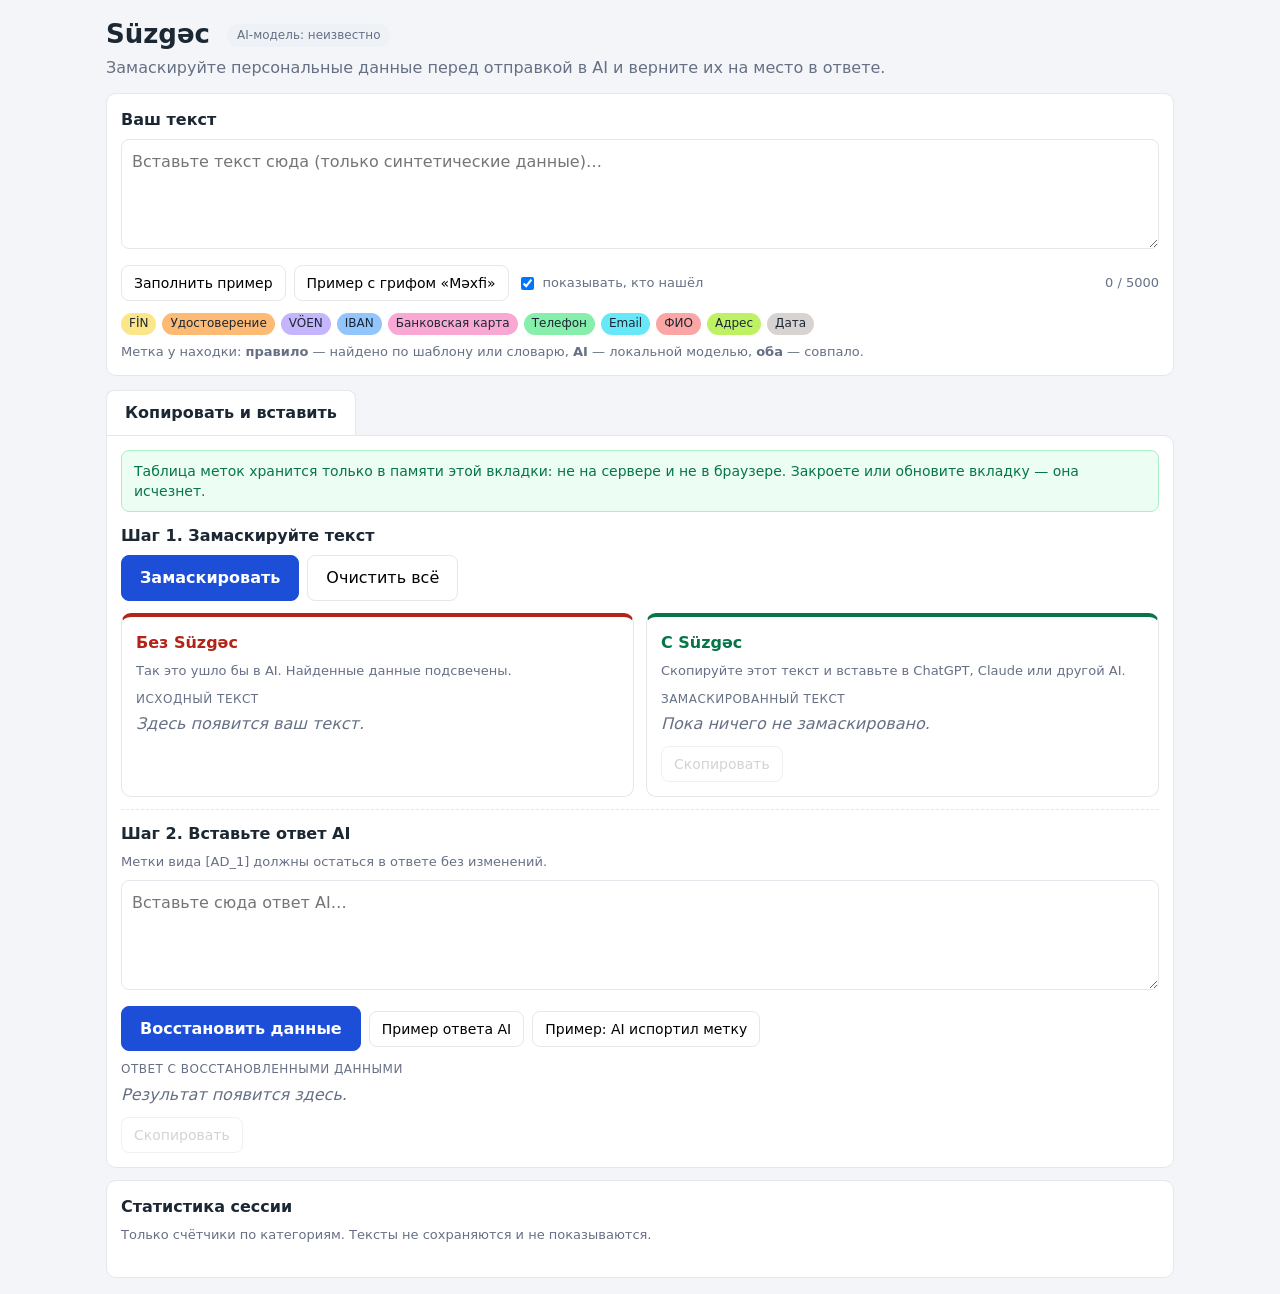
==== static/index.html @ cc78f629 "Find names next to surnames and restore AI answers with altered labels - detector: a capitalized wor" ====
<!DOCTYPE html>
<html lang="ru">
<head>
  <meta charset="UTF-8">
  <meta name="viewport" content="width=device-width, initial-scale=1">
  <title>Süzgəc — шлюз защиты данных для AI</title>
  <style>
    :root {
      --bg: #f3f5f8; --card: #ffffff; --text: #1b2733; --muted: #667085; --line: #e4e7ec;
      --bad: #b42318; --bad-bg: #fef3f2; --good: #067647; --good-bg: #ecfdf3; --brand: #1d4ed8;
      --warn: #93370d; --warn-bg: #fffaeb; --warn-line: #fedf89;
      /* цвета категорий: фон подсветки */
      --c-FIN: #fde68a; --c-ID: #fdba74; --c-VOEN: #c4b5fd; --c-IBAN: #93c5fd;
      --c-KART: #f9a8d4; --c-TEL: #86efac; --c-EMAIL: #67e8f9; --c-AD: #fca5a5;
      --c-ADRES: #bef264; --c-TARIX: #d6d3d1;
    }
    * { box-sizing: border-box; }
    body { margin: 0; font-family: system-ui, -apple-system, "Segoe UI", sans-serif; background: var(--bg); color: var(--text); line-height: 1.45; }
    .wrap { max-width: 1100px; margin: 0 auto; padding: 16px; }
    h1 { margin: 0; font-size: 26px; }
    h2 { margin: 0 0 8px; font-size: 16px; }
    .sub { color: var(--muted); margin: 2px 0 14px; }
    .card { background: var(--card); border: 1px solid var(--line); border-radius: 10px; padding: 14px; }
    textarea { width: 100%; min-height: 110px; padding: 10px; font: inherit; border: 1px solid var(--line); border-radius: 8px; resize: vertical; }
    .row { display: flex; flex-wrap: wrap; gap: 8px; margin: 10px 0 0; align-items: center; }
    button { font: inherit; padding: 10px 18px; border-radius: 8px; border: 1px solid var(--line); background: var(--card); cursor: pointer; min-height: 44px; }
    button.primary { background: var(--brand); border-color: var(--brand); color: #fff; font-weight: 600; }
    button.small { min-height: 36px; padding: 6px 12px; font-size: 14px; }
    button:disabled { opacity: .6; cursor: wait; }
    .counter { margin-left: auto; color: var(--muted); font-size: 13px; }
    .legend { display: flex; flex-wrap: wrap; gap: 6px; margin: 12px 0 0; }
    .tag { font-size: 12px; padding: 2px 8px; border-radius: 999px; color: #1b2733; }
    .tabs { display: flex; gap: 6px; margin: 14px 0 0; }
    .tab { border-radius: 8px 8px 0 0; border-bottom: 0; background: #e9edf3; color: var(--muted); font-weight: 600; flex: 0 1 auto; }
    .tab.active { background: var(--card); color: var(--text); border-color: var(--line); }
    .panel { background: var(--card); border: 1px solid var(--line); border-radius: 0 10px 10px 10px; padding: 14px; }
    .banner { border-radius: 8px; padding: 10px 12px; margin: 12px 0 0; font-size: 14px; }
    .banner.privacy { background: var(--good-bg); color: var(--good); border: 1px solid #abefc6; margin: 0 0 12px; }
    .banner.error { background: var(--bad-bg); color: var(--bad); border: 1px solid #fecdca; font-weight: 600; }
    .banner.warn { background: var(--warn-bg); color: var(--warn); border: 1px solid var(--warn-line); }
    .banner.warn ul { margin: 4px 0 0; padding-left: 20px; }
    .cols { display: grid; grid-template-columns: 1fr 1fr; gap: 12px; margin-top: 12px; }
    .pane { border: 1px solid var(--line); border-radius: 10px; padding: 14px; background: var(--card); }
    .pane h2.bad { color: var(--bad); }
    .pane h2.good { color: var(--good); }
    .pane.bad { border-top: 4px solid var(--bad); }
    .pane.good { border-top: 4px solid var(--good); }
    .label { color: var(--muted); font-size: 12px; text-transform: uppercase; letter-spacing: .04em; margin: 10px 0 4px; }
    .out { white-space: pre-wrap; overflow-wrap: anywhere; min-height: 1.5em; }
    .placeholder { color: var(--muted); font-style: italic; }
    mark { border-radius: 4px; padding: 0 3px; color: inherit; }
    mark sup.src { font-size: 9px; font-weight: 700; margin-left: 2px; padding: 0 3px; border-radius: 3px; color: #fff; vertical-align: super; line-height: 1.1; }
    sup.src-rule { background: #475467; }
    sup.src-ai { background: var(--brand); }
    sup.src-rule-ai { background: #7a5af8; }
    body.hide-src mark sup.src { display: none; }
    .chip { display: inline-block; font-size: 12px; padding: 3px 10px; border-radius: 999px; background: #eef2f6; color: var(--muted); vertical-align: middle; margin-left: 8px; font-weight: 400; }
    .chip.ready { background: var(--good-bg); color: var(--good); }
    .chip.loading { background: var(--warn-bg); color: var(--warn); }
    .chk { display: inline-flex; gap: 6px; align-items: center; font-size: 13px; color: var(--muted); }
    mark.alt { background: var(--bad-bg); outline: 1px solid var(--bad); color: var(--bad); }
    .blocked { background: var(--bad-bg); border: 1px solid #fecdca; color: var(--bad); border-radius: 8px; padding: 12px; font-weight: 600; }
    .step { margin-top: 12px; border-top: 1px dashed var(--line); padding-top: 12px; }
    .stat-row { display: grid; grid-template-columns: 120px 1fr 40px; gap: 8px; align-items: center; margin: 6px 0; font-size: 14px; }
    .bar { height: 14px; border-radius: 7px; background: var(--line); overflow: hidden; }
    .bar > span { display: block; height: 100%; }
    .stat-num { text-align: right; font-variant-numeric: tabular-nums; font-weight: 600; }
    .totals { display: flex; flex-wrap: wrap; gap: 16px; margin-bottom: 8px; }
    .totals b { font-size: 22px; display: block; }
    .totals span { color: var(--muted); font-size: 13px; }
    .note { color: var(--muted); font-size: 13px; }
    @media (max-width: 720px) {
      .wrap { padding: 12px; }
      h1 { font-size: 22px; }
      .cols { grid-template-columns: 1fr; }
      .row button { flex: 1 1 100%; }
      .tabs .tab { flex: 1 1 0; padding: 10px 8px; }
      .counter { margin-left: 0; flex: 1 1 100%; }
      .stat-row { grid-template-columns: 90px 1fr 32px; }
    }
  </style>
</head>
<body>
<div class="wrap">
  <h1>Süzgəc <span id="model-chip" class="chip" title="Локальная AI-модель ищет имена, адреса и даты. Работает только на сервере, текст никуда не отправляется.">AI-модель: …</span></h1>
  <p class="sub">Замаскируйте персональные данные перед отправкой в AI и верните их на место в ответе.</p>

  <div class="card">
    <h2>Ваш текст</h2>
    <textarea id="text" maxlength="5000" placeholder="Вставьте текст сюда (только синтетические данные)…"></textarea>
    <div class="row">
      <button id="example" class="small">Заполнить пример</button>
      <button id="example-secret" class="small">Пример с грифом «Məxfi»</button>
      <label class="chk"><input type="checkbox" id="show-src" checked> показывать, кто нашёл</label>
      <span class="counter" id="counter">0 / 5000</span>
    </div>
    <div class="legend" id="legend" aria-label="Цвета категорий"></div>
    <div class="note" style="margin-top:8px">Метка у находки: <b>правило</b> — найдено по шаблону или словарю, <b>AI</b> — локальной моделью, <b>оба</b> — совпало.</div>
  </div>

  <div class="tabs" role="tablist">
    <button id="tab-paste" class="tab active" role="tab" aria-selected="true">Копировать и вставить</button>
    <button id="tab-ai" class="tab" role="tab" aria-selected="false" hidden>Встроенный AI</button>
  </div>

  <!-- РЕЖИМ 1: копировать и вставить (без ключа API, AI не вызывается) -->
  <div id="panel-paste" class="panel">
    <div class="banner privacy">Таблица меток хранится только в памяти этой вкладки: не на сервере и не в браузере. Закроете или обновите вкладку — она исчезнет.</div>

    <h2>Шаг 1. Замаскируйте текст</h2>
    <div class="row" style="margin-top:0">
      <button id="mask" class="primary">Замаскировать</button>
      <button id="clear">Очистить всё</button>
    </div>
    <div id="err-paste" class="banner error" role="alert" hidden></div>

    <div class="cols">
      <section class="pane bad">
        <h2 class="bad">Без Süzgəc</h2>
        <div class="note">Так это ушло бы в AI. Найденные данные подсвечены.</div>
        <div class="label">Исходный текст <span id="src-summary" style="text-transform:none;letter-spacing:0"></span></div>
        <div id="raw" class="out"><span class="placeholder">Здесь появится ваш текст.</span></div>
      </section>
      <section class="pane good">
        <h2 class="good">С Süzgəc</h2>
        <div class="note">Скопируйте этот текст и вставьте в ChatGPT, Claude или другой AI.</div>
        <div class="label">Замаскированный текст</div>
        <div id="masked" class="out"><span class="placeholder">Пока ничего не замаскировано.</span></div>
        <div class="row"><button id="copy-masked" class="small" disabled>Скопировать</button></div>
      </section>
    </div>

    <div class="step">
      <h2>Шаг 2. Вставьте ответ AI</h2>
      <div class="note" style="margin-bottom:8px">Метки вида [AD_1] должны остаться в ответе без изменений.</div>
      <textarea id="answer-in" maxlength="20000" placeholder="Вставьте сюда ответ AI…"></textarea>
      <div class="row">
        <button id="restore" class="primary">Восстановить данные</button>
        <button id="sample-answer" class="small">Пример ответа AI</button>
        <button id="sample-broken" class="small">Пример: AI испортил метку</button>
      </div>
      <div id="err-restore" class="banner error" role="alert" hidden></div>
      <div id="warnings" class="banner warn" hidden></div>
      <div class="label">Ответ с восстановленными данными</div>
      <div id="restored" class="out"><span class="placeholder">Результат появится здесь.</span></div>
      <div class="row"><button id="copy-restored" class="small" disabled>Скопировать</button></div>
    </div>
  </div>

  <!-- РЕЖИМ 2: встроенный AI (виден, только если на сервере задан ключ API) -->
  <div id="panel-ai" class="panel" hidden>
    <div class="row" style="margin-top:0">
      <button id="send" class="primary">Отправить в AI через Süzgəc</button>
    </div>
    <div id="err-ai" class="banner error" role="alert" hidden></div>
    <div id="ai-warnings" class="banner warn" hidden></div>
    <div class="cols">
      <section class="pane bad">
        <h2 class="bad">Без Süzgəc</h2>
        <div class="note">Так это ушло бы в AI. Найденные данные подсвечены.</div>
        <div class="label">Исходный текст <span id="ai-src-summary" style="text-transform:none;letter-spacing:0"></span></div>
        <div id="ai-raw" class="out"><span class="placeholder">Здесь появится ваш текст.</span></div>
      </section>
      <section class="pane good">
        <h2 class="good">С Süzgəc</h2>
        <div class="note">В AI уходит только замаскированный текст.</div>
        <div class="label">Что реально получает AI</div>
        <div id="ai-masked" class="out"><span class="placeholder">Пока ничего не отправлено.</span></div>
        <div class="label">Ответ AI с восстановленными данными</div>
        <div id="ai-answer" class="out"><span class="placeholder">Ответ появится здесь.</span></div>
      </section>
    </div>
  </div>

  <section class="card" style="margin-top:12px">
    <h2>Статистика сессии</h2>
    <div class="note" style="margin-bottom:10px">Только счётчики по категориям. Тексты не сохраняются и не показываются.</div>
    <div id="totals" class="totals"></div>
    <div id="stats"></div>
  </section>
</div>

<script src="/static/restore.js"></script>
<script>
  const LABELS = { FIN: "FİN", ID: "Удостоверение", VOEN: "VÖEN", IBAN: "IBAN", KART: "Банковская карта", TEL: "Телефон", EMAIL: "Email", AD: "ФИО", ADRES: "Адрес", TARIX: "Дата" };
  const SRC_SHORT = { rule: "правило", ai: "AI", "rule+ai": "оба" };
  const SRC_TITLE = { rule: "Нашло правило", ai: "Нашла AI-модель", "rule+ai": "Нашли и правило, и AI-модель" };
  const MAX_LEN = 5000;

  const SAMPLE = "Salam! Mən Elvin Məmmədov. FİN kodum 1A2B3C4, vəsiqə nömrəm AZE04512367. " +
    "Telefon: +994 50 123 45 67, e-poçt: elvin.test@example.az. " +
    "Maaşım AZ21NABZ00000000137010001944 hesabına köçürülsün, kart 4111 1111 1111 1111. " +
    "Помоги составить официальное письмо в банк с просьбой пересмотреть лимит по карте.";
  const SAMPLE_SECRET = "Məxfi. Daxili sənəd: əməkdaş Elvin Məmmədov, FİN 1A2B3C4. " +
    "Помоги переписать этот отчёт короче.";

  // Единственное место, где живёт таблица меток: переменная в памяти этой вкладки.
  // Не localStorage, не куки, не сервер. Исчезает при закрытии/обновлении вкладки.
  let session = null; // { mapping: {"[AD_1]": "Elvin Məmmədov", ...} }
  let lastMasked = "";
  let lastRestored = "";

  const $ = (id) => document.getElementById(id);

  function el(tag, className, text) {
    const node = document.createElement(tag);
    if (className) node.className = className;
    if (text !== undefined) node.textContent = text;
    return node;
  }
  function setPlaceholder(node, text) { node.replaceChildren(el("span", "placeholder", text)); }
  function colorOf(cat) { return "var(--c-" + cat + ")"; }
  function mark(text, cat, title, source) {
    const m = el("mark", "", text);
    m.style.background = colorOf(cat);
    m.title = (title || LABELS[cat] || cat) + (source ? " · " + SRC_TITLE[source] : "");
    if (source && SRC_SHORT[source]) m.append(el("sup", "src src-" + source.replace("+", "-"), SRC_SHORT[source]));
    return m;
  }

  // Сколько находок дали правила, AI и оба вместе.
  function summarize(findings) {
    const n = { rule: 0, ai: 0, "rule+ai": 0 };
    findings.forEach((f) => { if (f.source in n) n[f.source]++; });
    if (!findings.length) return "";
    return "(правила: " + n.rule + ", AI: " + n.ai + ", оба: " + n["rule+ai"] + ")";
  }
  function showMsg(id, msg) { $(id).textContent = msg; $(id).hidden = !msg; }

  // Легенда цветов
  for (const [cat, name] of Object.entries(LABELS)) {
    const t = el("span", "tag", name);
    t.style.background = colorOf(cat);
    $("legend").append(t);
  }

  // Исходный текст с подсветкой. Позиции от сервера — в символах Unicode (кодовых точках).
  function renderHighlighted(node, text, findings, summaryId) {
    if (summaryId) $(summaryId).textContent = summarize(findings);
    const chars = Array.from(text);
    const parts = [];
    let pos = 0;
    for (const f of findings) {
      if (f.start > pos) parts.push(chars.slice(pos, f.start).join(""));
      parts.push(mark(chars.slice(f.start, f.end).join(""), f.category, null, f.source));
      pos = f.end;
    }
    parts.push(chars.slice(pos).join(""));
    node.replaceChildren(...parts);
  }

  // Замаскированный текст: метки вида [AD_1] красим цветом категории.
  function renderMasked(node, text) {
    const parts = text.split(/(\[[A-Z]+_\d+\])/).map((chunk) => {
      const m = chunk.match(/^\[([A-Z]+)_\d+\]$/);
      return m && LABELS[m[1]] ? mark(chunk, m[1]) : chunk;
    });
    node.replaceChildren(...parts);
  }

  async function postJson(url, text) {
    const r = await fetch(url, { method: "POST", headers: { "Content-Type": "application/json" }, body: JSON.stringify({ text }) });
    let data = {};
    try { data = await r.json(); } catch (e) { /* пустой ответ */ }
    return { ok: r.ok, status: r.status, data };
  }

  // ---------- Копирование (работает и по http в локальной сети, где нет navigator.clipboard) ----------
  async function copyText(text, button) {
    const original = button.textContent;
    let ok = false;
    try {
      if (navigator.clipboard && window.isSecureContext) {
        await navigator.clipboard.writeText(text);
        ok = true;
      }
    } catch (e) { /* пробуем запасной способ */ }
    if (!ok) {
      const ta = document.createElement("textarea");
      ta.value = text;
      ta.setAttribute("readonly", "");
      ta.style.cssText = "position:fixed;top:0;left:0;opacity:0";
      document.body.appendChild(ta);
      ta.select();
      ta.setSelectionRange(0, text.length);
      try { ok = document.execCommand("copy"); } catch (e) { ok = false; }
      ta.remove();
    }
    button.textContent = ok ? "Скопировано ✓" : "Не удалось: выделите и скопируйте вручную";
    setTimeout(() => { button.textContent = original; }, 2000);
  }

  // ---------- Статистика ----------
  async function loadStats() {
    try {
      const s = await (await fetch("/api/stats")).json();
      const cats = s.categories || {};
      const total = Object.values(cats).reduce((a, b) => a + b, 0);
      $("totals").replaceChildren(
        ...[["Запросов", s.requests || 0], ["Данных защищено", total], ["Заблокировано", s.blocked || 0]].map(([name, n]) => {
          const box = el("div"); box.append(el("b", "", String(n)), el("span", "", name)); return box;
        })
      );
      const max = Math.max(1, ...Object.values(cats));
      const rows = Object.keys(LABELS).filter((c) => cats[c]).map((c) => {
        const row = el("div", "stat-row");
        const bar = el("div", "bar"); const fill = el("span"); fill.style.width = (cats[c] / max * 100) + "%"; fill.style.background = colorOf(c); bar.append(fill);
        row.append(el("span", "", LABELS[c]), bar, el("span", "stat-num", String(cats[c])));
        return row;
      });
      const src = s.sources || {};
      if (rows.length) {
        rows.push(el("div", "note", "Кто находил: правила — " + (src.rule || 0) + ", AI — " + (src.ai || 0) + ", оба — " + (src["rule+ai"] || 0)));
      }
      $("stats").replaceChildren(...(rows.length ? rows : [el("span", "placeholder", "Пока ничего не защищено.")]));
    } catch (e) { /* статистика необязательна для работы страницы */ }
  }

  function inputText() {
    const text = $("text").value;
    return text.trim() ? text : null;
  }

  // ---------- Режим 1: копировать и вставить ----------
  function resetStep2() {
    $("answer-in").value = "";
    lastRestored = "";
    showMsg("err-restore", "");
    $("warnings").hidden = true;
    setPlaceholder($("restored"), "Результат появится здесь.");
    $("copy-restored").disabled = true;
  }

  function clearAll() {
    session = null;
    lastMasked = "";
    $("text").value = "";
    updateCounter();
    showMsg("err-paste", "");
    setPlaceholder($("raw"), "Здесь появится ваш текст.");
    setPlaceholder($("masked"), "Пока ничего не замаскировано.");
    $("copy-masked").disabled = true;
    resetStep2();
  }

  async function doMask() {
    const text = inputText();
    showMsg("err-paste", "");
    if (!text) { showMsg("err-paste", "Введите текст или нажмите «Заполнить пример»."); return; }
    $("mask").disabled = true;
    try {
      const r = await postJson("/api/mask", text);
      session = null;
      lastMasked = "";
      $("copy-masked").disabled = true;
      resetStep2();
      if (r.status === 403) {
        renderHighlighted($("raw"), text, [], "src-summary");
        $("masked").replaceChildren(el("div", "blocked", "Текст заблокирован: найден гриф «Məxfi» / «Gizli». В AI такой текст отправлять нельзя."));
        return;
      }
      if (!r.ok) { showMsg("err-paste", r.data.detail || "Ошибка сервера."); return; }
      // Таблицу меток строим здесь, из текста, который уже у пользователя. Сервер значений не возвращает.
      session = { mapping: Suzgec.buildMapping(text, r.data.spans) };
      lastMasked = r.data.masked_text;
      renderHighlighted($("raw"), text, r.data.spans, "src-summary");
      renderMasked($("masked"), lastMasked);
      $("copy-masked").disabled = false;
    } catch (e) {
      showMsg("err-paste", "Не удалось связаться с сервером. Он запущен?");
    } finally {
      $("mask").disabled = false;
      loadStats();
    }
  }

  function doRestore() {
    showMsg("err-restore", "");
    $("warnings").hidden = true;
    if (!session) { showMsg("err-restore", "Сначала замаскируйте текст (шаг 1): без него неизвестно, что на что менять."); return; }
    const answer = $("answer-in").value;
    if (!answer.trim()) { showMsg("err-restore", "Вставьте ответ AI в поле выше."); return; }

    const res = Suzgec.restoreAnswer(answer, session.mapping);
    const nodes = res.parts.map((p) => {
      if (p.type === "value") return mark(p.text, p.category, "Восстановлено вместо " + p.label + (p.fuzzy ? " (AI исказил метку)" : ""));
      if (p.type === "altered" || p.type === "unknown") {
        const m = el("mark", "alt", p.text);
        m.title = p.type === "altered" ? "Метка изменена" : "Метки не было в вашем тексте";
        return m;
      }
      return p.text;
    });
    $("restored").replaceChildren(...nodes);
    lastRestored = res.text;
    $("copy-restored").disabled = false;

    if (res.warnings.length) {
      const list = el("ul");
      res.warnings.forEach((w) => list.append(el("li", "", w)));
      $("warnings").replaceChildren(el("b", "", "Проверьте ответ:"), list);
      $("warnings").hidden = false;
    }
  }

  function sampleReply(broken) {
    if (!session) { showMsg("err-restore", "Сначала замаскируйте текст (шаг 1)."); return; }
    // Пример ответа AI, в котором встречаются все метки из вашего текста.
    const labels = Object.keys(session.mapping);
    const facts = labels.map((l) => (LABELS[l.slice(1, l.indexOf("_"))] || "данные") + " " + l);
    let t = "Здравствуйте! Мы получили ваше обращение. Проверили указанные данные: " + facts.join("; ") + ". Ответим в течение дня.";
    if (broken && labels.length) {
      // Портим две метки и теряем третью, чтобы показать предупреждения.
      t = t.replace(labels[0], labels[0].toLowerCase().replace("_", " "));
      if (labels[1]) t = t.replace(labels[1], labels[1].slice(1, -1));
      if (labels[2]) t = t.replace(labels[2], "");
    }
    $("answer-in").value = t;
    showMsg("err-restore", "");
  }

  // ---------- Режим 2: встроенный AI ----------
  async function sendToAi() {
    const text = inputText();
    showMsg("err-ai", "");
    $("ai-warnings").hidden = true;
    if (!text) { showMsg("err-ai", "Введите текст или нажмите «Заполнить пример»."); return; }
    $("send").disabled = true;
    setPlaceholder($("ai-masked"), "Обрабатываю…");
    setPlaceholder($("ai-answer"), "…");
    try {
      const check = await postJson("/api/check", text);
      if (!check.ok) { showMsg("err-ai", check.data.detail || "Ошибка проверки текста."); return; }
      renderHighlighted($("ai-raw"), text, check.data.findings, "ai-src-summary");

      const chat = await postJson("/api/chat", text);
      if (chat.status === 403) {
        $("ai-masked").replaceChildren(el("div", "blocked", "Текст заблокирован: найден гриф «Məxfi» / «Gizli». В AI ничего не отправлено."));
        setPlaceholder($("ai-answer"), "Ответа нет: запрос не отправлялся.");
      } else if (!chat.ok) {
        showMsg("err-ai", chat.data.detail || "Ошибка сервера.");
        setPlaceholder($("ai-masked"), "Не удалось отправить.");
        setPlaceholder($("ai-answer"), "—");
      } else {
        renderMasked($("ai-masked"), chat.data.masked_text);
        $("ai-answer").textContent = chat.data.answer;
        const warnings = chat.data.warnings || [];
        if (warnings.length) {
          const list = el("ul");
          warnings.forEach((w) => list.append(el("li", "", w)));
          $("ai-warnings").replaceChildren(el("b", "", "Проверьте ответ:"), list);
          $("ai-warnings").hidden = false;
        }
      }
    } catch (e) {
      showMsg("err-ai", "Не удалось связаться с сервером. Он запущен?");
      setPlaceholder($("ai-masked"), "—");
      setPlaceholder($("ai-answer"), "—");
    } finally {
      $("send").disabled = false;
      loadStats();
    }
  }

  // ---------- Вкладки ----------
  function selectTab(name) {
    const paste = name === "paste";
    $("tab-paste").classList.toggle("active", paste);
    $("tab-ai").classList.toggle("active", !paste);
    $("tab-paste").setAttribute("aria-selected", String(paste));
    $("tab-ai").setAttribute("aria-selected", String(!paste));
    $("panel-paste").hidden = !paste;
    $("panel-ai").hidden = paste;
  }

  function updateCounter() { $("counter").textContent = $("text").value.length + " / " + MAX_LEN; }

  $("tab-paste").addEventListener("click", () => selectTab("paste"));
  $("tab-ai").addEventListener("click", () => selectTab("ai"));
  $("mask").addEventListener("click", doMask);
  $("clear").addEventListener("click", clearAll);
  $("restore").addEventListener("click", doRestore);
  $("sample-answer").addEventListener("click", () => sampleReply(false));
  $("sample-broken").addEventListener("click", () => sampleReply(true));
  $("copy-masked").addEventListener("click", () => copyText(lastMasked, $("copy-masked")));
  $("copy-restored").addEventListener("click", () => copyText(lastRestored, $("copy-restored")));
  $("send").addEventListener("click", sendToAi);
  $("example").addEventListener("click", () => { $("text").value = SAMPLE; updateCounter(); });
  $("example-secret").addEventListener("click", () => { $("text").value = SAMPLE_SECRET; updateCounter(); });
  $("text").addEventListener("input", updateCounter);
  updateCounter();
  loadStats();

  $("show-src").addEventListener("change", () => document.body.classList.toggle("hide-src", !$("show-src").checked));

  // Статус локальной AI-модели (пока грузится, спрашиваем раз в 3 секунды).
  const MODEL_TEXT = {
    ready: ["AI-модель: готова", "ready"],
    loading: ["AI-модель: загружается…", "loading"],
    off: ["AI-модель: выключена, только правила", ""],
    unavailable: ["AI-модель: недоступна, только правила", ""],
  };
  async function loadConfig() {
    try {
      const c = await (await fetch("/api/config")).json();
      // Встроенный AI показываем, только если на сервере задан ключ API.
      if (c.ai_available) $("tab-ai").hidden = false;
      const [text, cls] = MODEL_TEXT[c.model] || MODEL_TEXT.off;
      $("model-chip").textContent = text;
      $("model-chip").className = "chip" + (cls ? " " + cls : "");
      if (c.model === "loading") setTimeout(loadConfig, 3000);
    } catch (e) { $("model-chip").textContent = "AI-модель: неизвестно"; }
  }
  loadConfig();
</script>
</body>
</html>
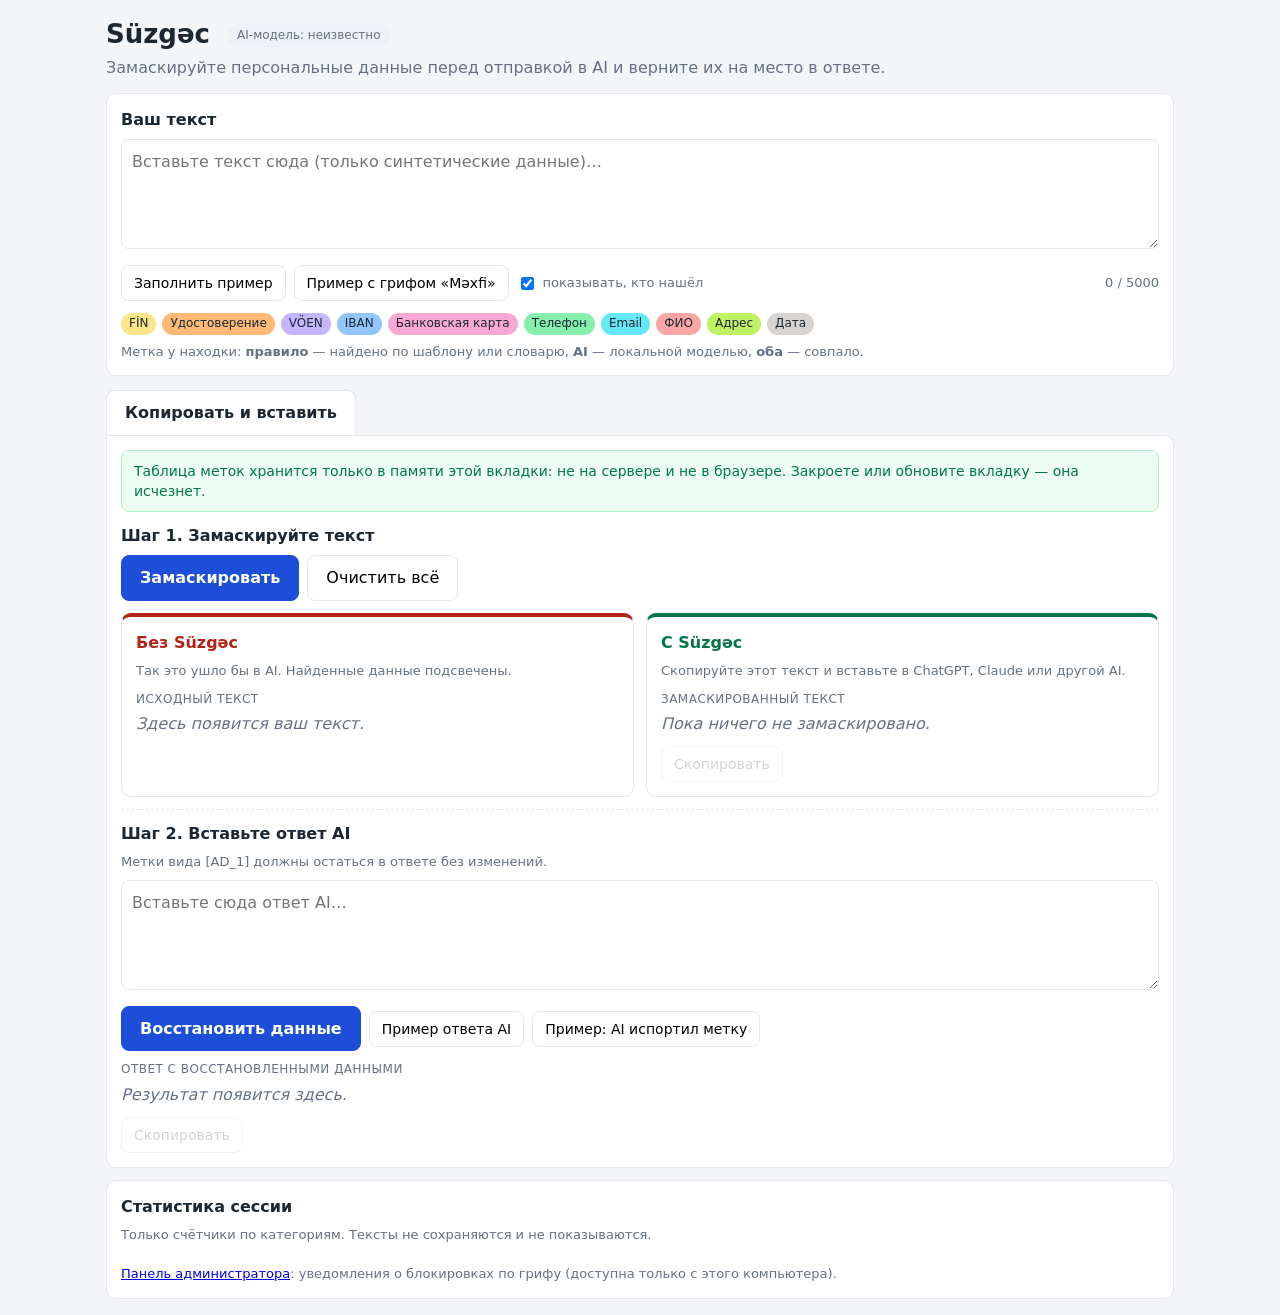
==== commit d1164c91: "Block more classification markers and add an admin panel with critical alerts - detector: classify()" ====
--- a/static/index.html
+++ b/static/index.html
@@ -177,6 +177,7 @@
     <div class="note" style="margin-bottom:10px">Только счётчики по категориям. Тексты не сохраняются и не показываются.</div>
     <div id="totals" class="totals"></div>
     <div id="stats"></div>
+    <div class="note" style="margin-top:10px"><a href="/admin">Панель администратора</a>: уведомления о блокировках по грифу (доступна только с этого компьютера).</div>
   </section>
 </div>
 
@@ -226,6 +227,13 @@
     return "(правила: " + n.rule + ", AI: " + n.ai + ", оба: " + n["rule+ai"] + ")";
   }
   function showMsg(id, msg) { $(id).textContent = msg; $(id).hidden = !msg; }
+
+  // Сообщение о блокировке по грифу (текст сообщения приходит от сервера на азербайджанском, без текста документа).
+  function blockedBox(message) {
+    const box = el("div", "blocked");
+    box.append(el("div", "", "⛔ Sorğu bloklandı"), el("div", "", message || "Mətn qrif səbəbindən bloklandı."));
+    return box;
+  }
 
   // Легенда цветов
   for (const [cat, name] of Object.entries(LABELS)) {
@@ -356,7 +364,7 @@
       resetStep2();
       if (r.status === 403) {
         renderHighlighted($("raw"), text, [], "src-summary");
-        $("masked").replaceChildren(el("div", "blocked", "Текст заблокирован: найден гриф «Məxfi» / «Gizli». В AI такой текст отправлять нельзя."));
+        $("masked").replaceChildren(blockedBox(r.data.detail));
         return;
       }
       if (!r.ok) { showMsg("err-paste", r.data.detail || "Ошибка сервера."); return; }
@@ -435,7 +443,7 @@
 
       const chat = await postJson("/api/chat", text);
       if (chat.status === 403) {
-        $("ai-masked").replaceChildren(el("div", "blocked", "Текст заблокирован: найден гриф «Məxfi» / «Gizli». В AI ничего не отправлено."));
+        $("ai-masked").replaceChildren(blockedBox(chat.data.detail));
         setPlaceholder($("ai-answer"), "Ответа нет: запрос не отправлялся.");
       } else if (!chat.ok) {
         showMsg("err-ai", chat.data.detail || "Ошибка сервера.");
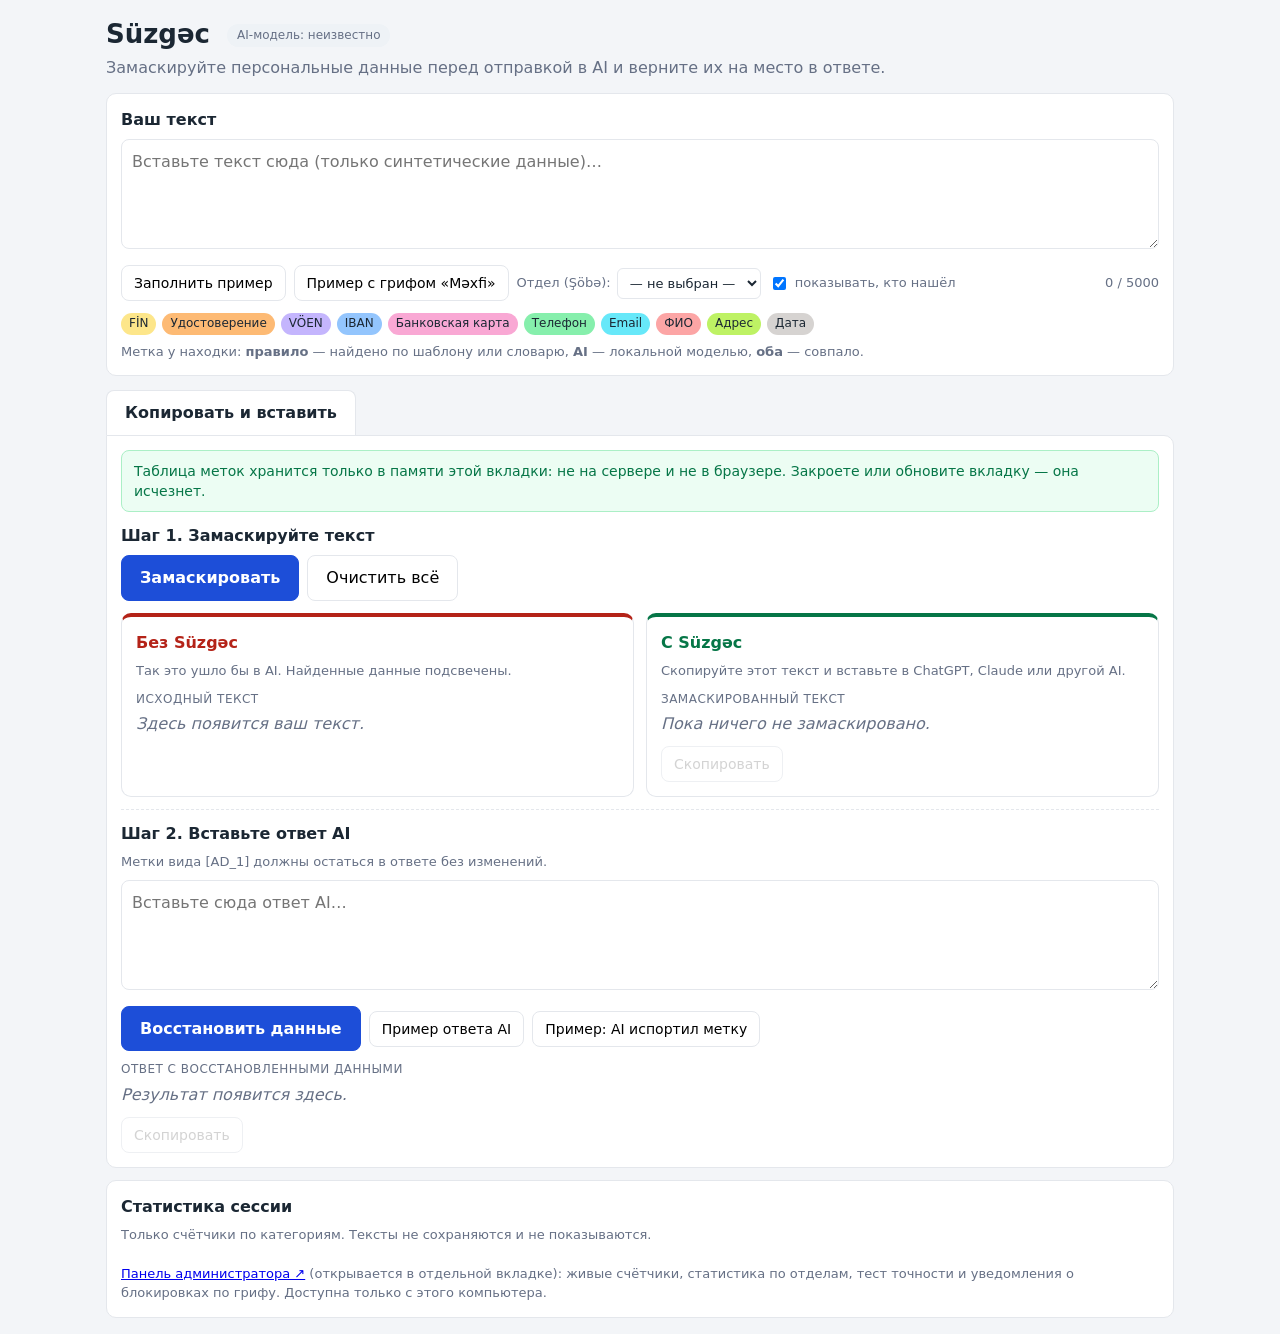
==== commit a1a664fc: "Admin panel as a separate tab: live counters, departments, real eval button - static/admin.html rewr" ====
--- a/static/index.html
+++ b/static/index.html
@@ -58,6 +58,7 @@
     .chip.ready { background: var(--good-bg); color: var(--good); }
     .chip.loading { background: var(--warn-bg); color: var(--warn); }
     .chk { display: inline-flex; gap: 6px; align-items: center; font-size: 13px; color: var(--muted); }
+    .chk select { font: inherit; padding: 6px 8px; border: 1px solid var(--line); border-radius: 6px; background: var(--card); color: var(--text); }
     mark.alt { background: var(--bad-bg); outline: 1px solid var(--bad); color: var(--bad); }
     .blocked { background: var(--bad-bg); border: 1px solid #fecdca; color: var(--bad); border-radius: 8px; padding: 12px; font-weight: 600; }
     .step { margin-top: 12px; border-top: 1px dashed var(--line); padding-top: 12px; }
@@ -91,6 +92,14 @@
     <div class="row">
       <button id="example" class="small">Заполнить пример</button>
       <button id="example-secret" class="small">Пример с грифом «Məxfi»</button>
+      <label class="chk">Отдел (Şöbə):
+        <select id="dept" title="Нужен только для статистики по отделам: учитываются числа, тексты не сохраняются">
+          <option value="">— не выбран —</option>
+          <option value="maliyye">Maliyyə</option>
+          <option value="hr">HR</option>
+          <option value="huquq">Hüquq</option>
+        </select>
+      </label>
       <label class="chk"><input type="checkbox" id="show-src" checked> показывать, кто нашёл</label>
       <span class="counter" id="counter">0 / 5000</span>
     </div>
@@ -177,7 +186,7 @@
     <div class="note" style="margin-bottom:10px">Только счётчики по категориям. Тексты не сохраняются и не показываются.</div>
     <div id="totals" class="totals"></div>
     <div id="stats"></div>
-    <div class="note" style="margin-top:10px"><a href="/admin">Панель администратора</a>: уведомления о блокировках по грифу (доступна только с этого компьютера).</div>
+    <div class="note" style="margin-top:10px"><a href="/admin" target="_blank" rel="noopener">Панель администратора ↗</a> (открывается в отдельной вкладке): живые счётчики, статистика по отделам, тест точности и уведомления о блокировках по грифу. Доступна только с этого компьютера.</div>
   </section>
 </div>
 
@@ -267,7 +276,8 @@
   }
 
   async function postJson(url, text) {
-    const r = await fetch(url, { method: "POST", headers: { "Content-Type": "application/json" }, body: JSON.stringify({ text }) });
+    // Отдел идёт вместе с запросом только ради статистики (числа по отделам в панели администратора).
+    const r = await fetch(url, { method: "POST", headers: { "Content-Type": "application/json" }, body: JSON.stringify({ text, department: $("dept").value || null }) });
     let data = {};
     try { data = await r.json(); } catch (e) { /* пустой ответ */ }
     return { ok: r.ok, status: r.status, data };
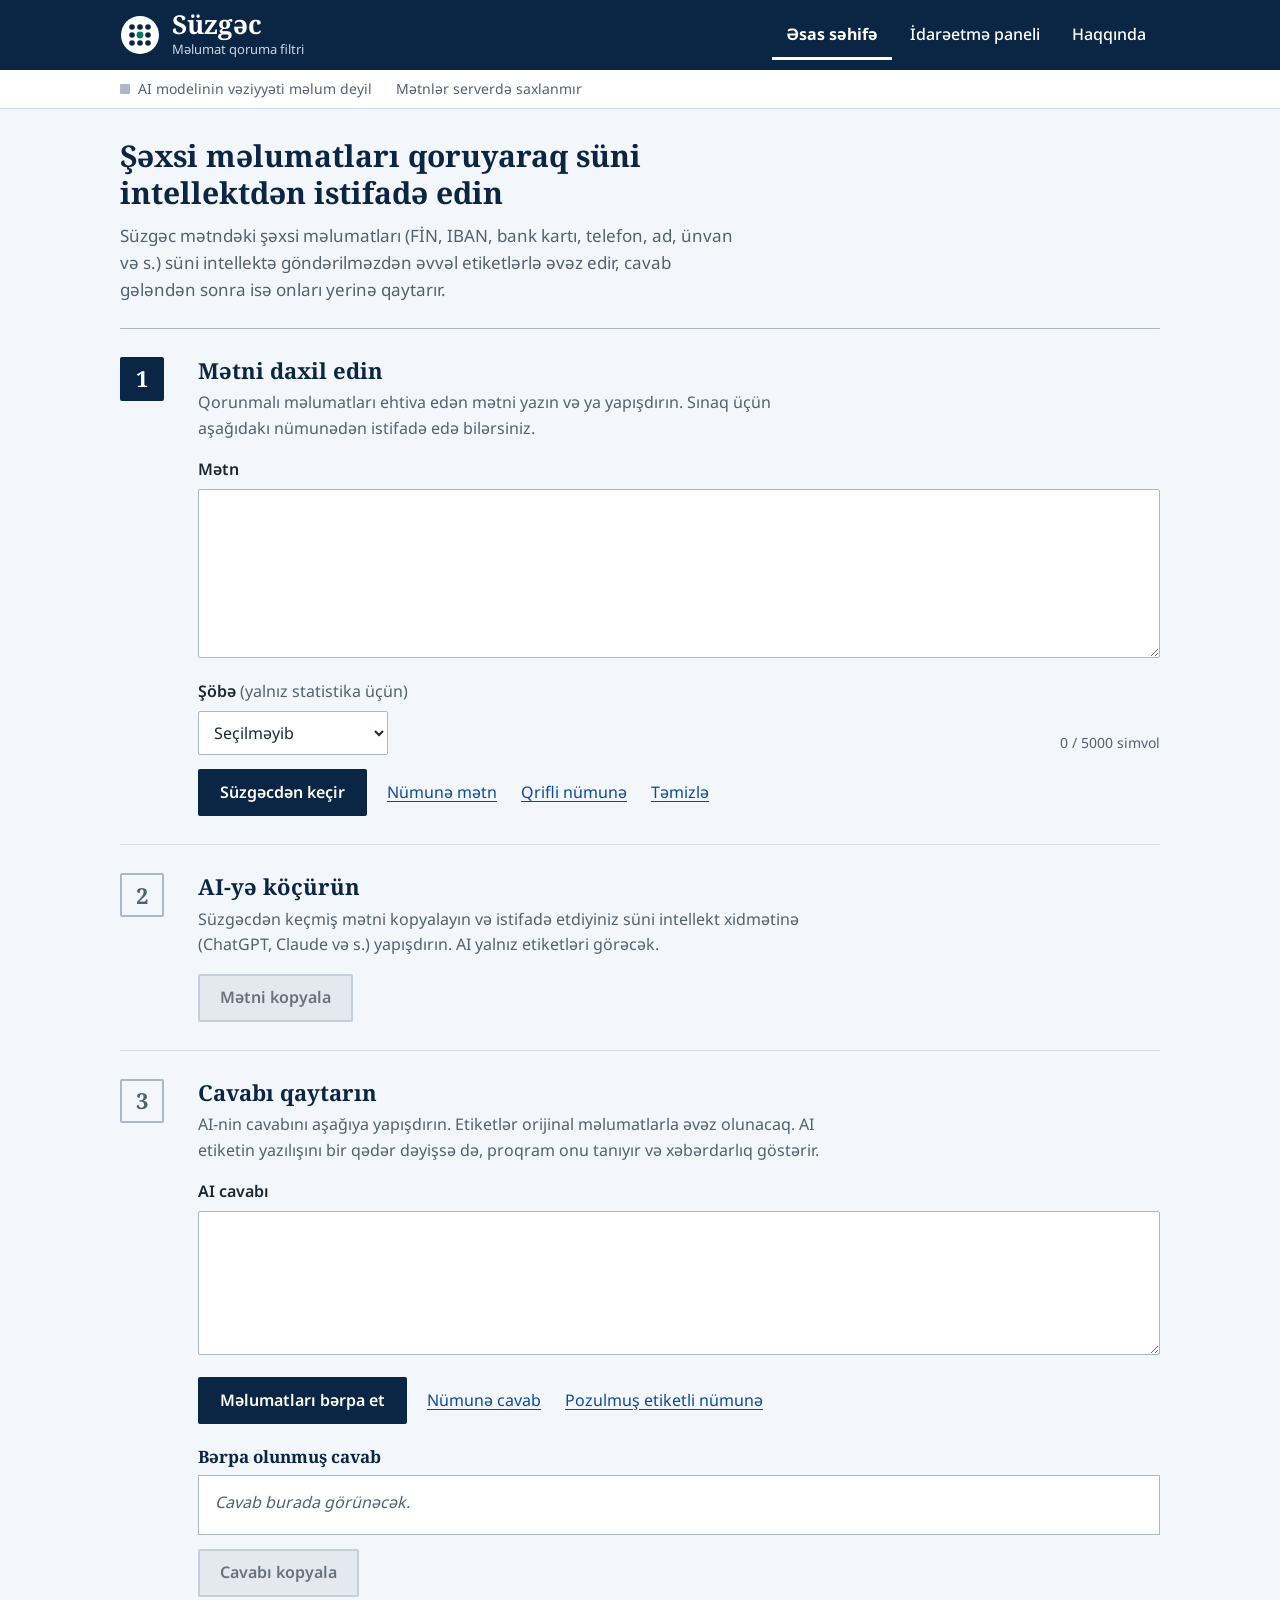
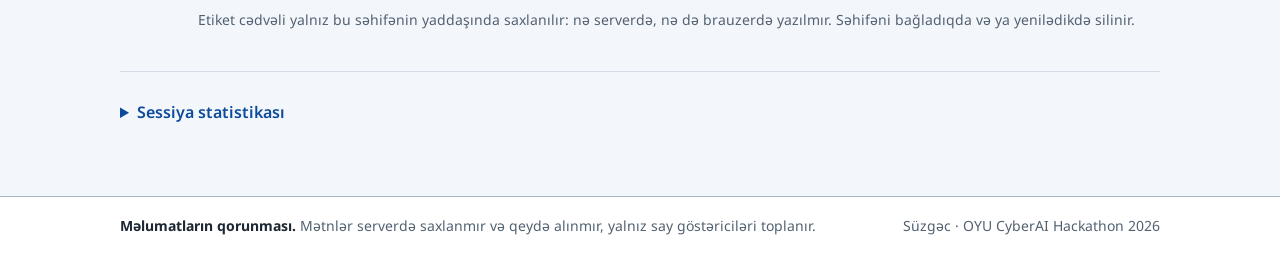
==== commit 4223ad22: "Redesign all pages in a strict official style, fully in Azerbaijani - static/site.css: shared styles" ====
--- a/static/index.html
+++ b/static/index.html
@@ -1,216 +1,196 @@
 <!DOCTYPE html>
-<html lang="ru">
+<html lang="az">
 <head>
   <meta charset="UTF-8">
   <meta name="viewport" content="width=device-width, initial-scale=1">
-  <title>Süzgəc — шлюз защиты данных для AI</title>
-  <style>
-    :root {
-      --bg: #f3f5f8; --card: #ffffff; --text: #1b2733; --muted: #667085; --line: #e4e7ec;
-      --bad: #b42318; --bad-bg: #fef3f2; --good: #067647; --good-bg: #ecfdf3; --brand: #1d4ed8;
-      --warn: #93370d; --warn-bg: #fffaeb; --warn-line: #fedf89;
-      /* цвета категорий: фон подсветки */
-      --c-FIN: #fde68a; --c-ID: #fdba74; --c-VOEN: #c4b5fd; --c-IBAN: #93c5fd;
-      --c-KART: #f9a8d4; --c-TEL: #86efac; --c-EMAIL: #67e8f9; --c-AD: #fca5a5;
-      --c-ADRES: #bef264; --c-TARIX: #d6d3d1;
-    }
-    * { box-sizing: border-box; }
-    body { margin: 0; font-family: system-ui, -apple-system, "Segoe UI", sans-serif; background: var(--bg); color: var(--text); line-height: 1.45; }
-    .wrap { max-width: 1100px; margin: 0 auto; padding: 16px; }
-    h1 { margin: 0; font-size: 26px; }
-    h2 { margin: 0 0 8px; font-size: 16px; }
-    .sub { color: var(--muted); margin: 2px 0 14px; }
-    .card { background: var(--card); border: 1px solid var(--line); border-radius: 10px; padding: 14px; }
-    textarea { width: 100%; min-height: 110px; padding: 10px; font: inherit; border: 1px solid var(--line); border-radius: 8px; resize: vertical; }
-    .row { display: flex; flex-wrap: wrap; gap: 8px; margin: 10px 0 0; align-items: center; }
-    button { font: inherit; padding: 10px 18px; border-radius: 8px; border: 1px solid var(--line); background: var(--card); cursor: pointer; min-height: 44px; }
-    button.primary { background: var(--brand); border-color: var(--brand); color: #fff; font-weight: 600; }
-    button.small { min-height: 36px; padding: 6px 12px; font-size: 14px; }
-    button:disabled { opacity: .6; cursor: wait; }
-    .counter { margin-left: auto; color: var(--muted); font-size: 13px; }
-    .legend { display: flex; flex-wrap: wrap; gap: 6px; margin: 12px 0 0; }
-    .tag { font-size: 12px; padding: 2px 8px; border-radius: 999px; color: #1b2733; }
-    .tabs { display: flex; gap: 6px; margin: 14px 0 0; }
-    .tab { border-radius: 8px 8px 0 0; border-bottom: 0; background: #e9edf3; color: var(--muted); font-weight: 600; flex: 0 1 auto; }
-    .tab.active { background: var(--card); color: var(--text); border-color: var(--line); }
-    .panel { background: var(--card); border: 1px solid var(--line); border-radius: 0 10px 10px 10px; padding: 14px; }
-    .banner { border-radius: 8px; padding: 10px 12px; margin: 12px 0 0; font-size: 14px; }
-    .banner.privacy { background: var(--good-bg); color: var(--good); border: 1px solid #abefc6; margin: 0 0 12px; }
-    .banner.error { background: var(--bad-bg); color: var(--bad); border: 1px solid #fecdca; font-weight: 600; }
-    .banner.warn { background: var(--warn-bg); color: var(--warn); border: 1px solid var(--warn-line); }
-    .banner.warn ul { margin: 4px 0 0; padding-left: 20px; }
-    .cols { display: grid; grid-template-columns: 1fr 1fr; gap: 12px; margin-top: 12px; }
-    .pane { border: 1px solid var(--line); border-radius: 10px; padding: 14px; background: var(--card); }
-    .pane h2.bad { color: var(--bad); }
-    .pane h2.good { color: var(--good); }
-    .pane.bad { border-top: 4px solid var(--bad); }
-    .pane.good { border-top: 4px solid var(--good); }
-    .label { color: var(--muted); font-size: 12px; text-transform: uppercase; letter-spacing: .04em; margin: 10px 0 4px; }
-    .out { white-space: pre-wrap; overflow-wrap: anywhere; min-height: 1.5em; }
-    .placeholder { color: var(--muted); font-style: italic; }
-    mark { border-radius: 4px; padding: 0 3px; color: inherit; }
-    mark sup.src { font-size: 9px; font-weight: 700; margin-left: 2px; padding: 0 3px; border-radius: 3px; color: #fff; vertical-align: super; line-height: 1.1; }
-    sup.src-rule { background: #475467; }
-    sup.src-ai { background: var(--brand); }
-    sup.src-rule-ai { background: #7a5af8; }
-    body.hide-src mark sup.src { display: none; }
-    .chip { display: inline-block; font-size: 12px; padding: 3px 10px; border-radius: 999px; background: #eef2f6; color: var(--muted); vertical-align: middle; margin-left: 8px; font-weight: 400; }
-    .chip.ready { background: var(--good-bg); color: var(--good); }
-    .chip.loading { background: var(--warn-bg); color: var(--warn); }
-    .chk { display: inline-flex; gap: 6px; align-items: center; font-size: 13px; color: var(--muted); }
-    .chk select { font: inherit; padding: 6px 8px; border: 1px solid var(--line); border-radius: 6px; background: var(--card); color: var(--text); }
-    mark.alt { background: var(--bad-bg); outline: 1px solid var(--bad); color: var(--bad); }
-    .blocked { background: var(--bad-bg); border: 1px solid #fecdca; color: var(--bad); border-radius: 8px; padding: 12px; font-weight: 600; }
-    .step { margin-top: 12px; border-top: 1px dashed var(--line); padding-top: 12px; }
-    .stat-row { display: grid; grid-template-columns: 120px 1fr 40px; gap: 8px; align-items: center; margin: 6px 0; font-size: 14px; }
-    .bar { height: 14px; border-radius: 7px; background: var(--line); overflow: hidden; }
-    .bar > span { display: block; height: 100%; }
-    .stat-num { text-align: right; font-variant-numeric: tabular-nums; font-weight: 600; }
-    .totals { display: flex; flex-wrap: wrap; gap: 16px; margin-bottom: 8px; }
-    .totals b { font-size: 22px; display: block; }
-    .totals span { color: var(--muted); font-size: 13px; }
-    .note { color: var(--muted); font-size: 13px; }
-    @media (max-width: 720px) {
-      .wrap { padding: 12px; }
-      h1 { font-size: 22px; }
-      .cols { grid-template-columns: 1fr; }
-      .row button { flex: 1 1 100%; }
-      .tabs .tab { flex: 1 1 0; padding: 10px 8px; }
-      .counter { margin-left: 0; flex: 1 1 100%; }
-      .stat-row { grid-template-columns: 90px 1fr 32px; }
-    }
-  </style>
+  <title>Süzgəc — şəxsi məlumatların qorunması</title>
+  <meta name="description" content="Süzgəc mətndəki şəxsi məlumatları süni intellektə göndərilməzdən əvvəl etiketlərlə əvəz edir və cavabda yerinə qaytarır.">
+  <link rel="icon" href="/static/favicon.svg" type="image/svg+xml">
+  <link rel="preload" href="/static/fonts/noto-sans-latin.woff2" as="font" type="font/woff2" crossorigin>
+  <link rel="preload" href="/static/fonts/noto-serif-latin.woff2" as="font" type="font/woff2" crossorigin>
+  <link rel="stylesheet" href="/static/fonts/faces.css">
+  <link rel="stylesheet" href="/static/site.css">
 </head>
 <body>
-<div class="wrap">
-  <h1>Süzgəc <span id="model-chip" class="chip" title="Локальная AI-модель ищет имена, адреса и даты. Работает только на сервере, текст никуда не отправляется.">AI-модель: …</span></h1>
-  <p class="sub">Замаскируйте персональные данные перед отправкой в AI и верните их на место в ответе.</p>
-
-  <div class="card">
-    <h2>Ваш текст</h2>
-    <textarea id="text" maxlength="5000" placeholder="Вставьте текст сюда (только синтетические данные)…"></textarea>
-    <div class="row">
-      <button id="example" class="small">Заполнить пример</button>
-      <button id="example-secret" class="small">Пример с грифом «Məxfi»</button>
-      <label class="chk">Отдел (Şöbə):
-        <select id="dept" title="Нужен только для статистики по отделам: учитываются числа, тексты не сохраняются">
-          <option value="">— не выбран —</option>
-          <option value="maliyye">Maliyyə</option>
-          <option value="hr">HR</option>
-          <option value="huquq">Hüquq</option>
-        </select>
-      </label>
-      <label class="chk"><input type="checkbox" id="show-src" checked> показывать, кто нашёл</label>
-      <span class="counter" id="counter">0 / 5000</span>
+<a class="skip" href="#main">Əsas məzmuna keç</a>
+
+<header class="site-header">
+  <div class="bar">
+    <a class="brand" href="/">
+      <svg width="40" height="40" viewBox="0 0 40 40" aria-hidden="true" focusable="false">
+        <circle cx="20" cy="20" r="19" fill="#ffffff"/>
+        <g fill="#0b2545">
+          <circle cx="12" cy="12" r="2.8"/><circle cx="20" cy="12" r="2.8"/><circle cx="28" cy="12" r="2.8"/>
+          <circle cx="12" cy="20" r="2.8"/><circle cx="28" cy="20" r="2.8"/>
+          <circle cx="12" cy="28" r="2.8"/><circle cx="20" cy="28" r="2.8"/><circle cx="28" cy="28" r="2.8"/>
+        </g>
+        <circle cx="20" cy="20" r="3.4" fill="#0a7a5a"/>
+      </svg>
+      <span><span class="brand-name">Süzgəc</span><span class="brand-sub">Məlumat qoruma filtri</span></span>
+    </a>
+    <nav class="site-nav" aria-label="Əsas naviqasiya">
+      <ul>
+        <li><a href="/" aria-current="page">Əsas səhifə</a></li>
+        <li><a href="/admin" target="_blank" rel="noopener">İdarəetmə paneli<span class="visually-hidden"> (yeni vərəqdə açılır)</span></a></li>
+        <li><a href="/haqqinda">Haqqında</a></li>
+      </ul>
+    </nav>
+  </div>
+</header>
+<div class="statusbar">
+  <div class="bar">
+    <span id="model-chip" class="status" role="status"><span class="status-dot"></span><span id="model-text">AI modeli yoxlanılır…</span></span>
+    <span>Mətnlər serverdə saxlanmır</span>
+  </div>
+</div>
+
+<main id="main" class="wrap">
+  <noscript><div class="notice notice-warn"><p>Bu səhifə JavaScript tələb edir.</p></div></noscript>
+
+  <section class="intro">
+    <h1>Şəxsi məlumatları qoruyaraq süni intellektdən istifadə edin</h1>
+    <p>Süzgəc mətndəki şəxsi məlumatları (FİN, IBAN, bank kartı, telefon, ad, ünvan və s.) süni intellektə göndərilməzdən əvvəl etiketlərlə əvəz edir, cavab gələndən sonra isə onları yerinə qaytarır.</p>
+  </section>
+
+  <ol class="steps">
+    <!-- 1-ci addım -->
+    <li class="step" id="step1">
+      <div class="step-no" aria-hidden="true">1</div>
+      <div>
+        <h2>Mətni daxil edin</h2>
+        <p class="step-hint">Qorunmalı məlumatları ehtiva edən mətni yazın və ya yapışdırın. Sınaq üçün aşağıdakı nümunədən istifadə edə bilərsiniz.</p>
+
+        <label for="text">Mətn</label>
+        <textarea id="text" maxlength="5000" rows="6" spellcheck="false"></textarea>
+        <div class="field-row">
+          <div>
+            <label for="dept">Şöbə <span class="muted" style="font-weight:400">(yalnız statistika üçün)</span></label>
+            <select id="dept">
+              <option value="">Seçilməyib</option>
+              <option value="maliyye">Maliyyə</option>
+              <option value="hr">HR</option>
+              <option value="huquq">Hüquq</option>
+            </select>
+          </div>
+          <span class="counter" id="counter">0 / 5000 simvol</span>
+        </div>
+        <div class="actions">
+          <button type="button" class="btn" id="mask">Süzgəcdən keçir</button>
+          <button type="button" class="link-btn" id="example">Nümunə mətn</button>
+          <button type="button" class="link-btn" id="example-secret">Qrifli nümunə</button>
+          <button type="button" class="link-btn" id="clear">Təmizlə</button>
+        </div>
+        <div id="err-text" class="notice notice-block" role="alert" hidden></div>
+
+        <div id="result" hidden>
+          <h3 style="margin-top:22px">Süzgəcdən keçmiş mətn</h3>
+          <div id="blocked" hidden></div>
+          <div id="stage-wrap">
+            <div id="stage" class="doc" aria-live="polite"></div>
+            <p class="summary" id="summary"></p>
+            <details class="disclosure" id="found-box">
+              <summary>Tapılan məlumatlar</summary>
+              <div class="table-scroll">
+                <table class="data">
+                  <thead><tr><th>Etiket</th><th>Kateqoriya</th><th>Tapan</th></tr></thead>
+                  <tbody id="found-rows"></tbody>
+                </table>
+              </div>
+              <p class="small muted" style="margin-top:8px">Orijinal dəyərlər burada göstərilmir.</p>
+            </details>
+          </div>
+        </div>
+      </div>
+    </li>
+
+    <!-- 2-ci addım -->
+    <li class="step locked" id="step2">
+      <div class="step-no" aria-hidden="true">2</div>
+      <div>
+        <h2>AI-yə köçürün</h2>
+        <p class="step-hint">Süzgəcdən keçmiş mətni kopyalayın və istifadə etdiyiniz süni intellekt xidmətinə (ChatGPT, Claude və s.) yapışdırın. AI yalnız etiketləri görəcək.</p>
+        <div class="actions" style="margin-top:0">
+          <button type="button" class="btn" id="copy-masked" disabled>Mətni kopyala</button>
+          <button type="button" class="btn btn-secondary" id="send" hidden>Daxili AI-yə göndər</button>
+        </div>
+        <div id="err-send" class="notice notice-block" role="alert" hidden></div>
+        <p class="small muted" id="send-hint" hidden style="margin-top:10px">Daxili AI serverdə quraşdırılıb: mətn süzgəcdən keçirildikdən sonra birbaşa göndərilir, cavab avtomatik bərpa olunur.</p>
+      </div>
+    </li>
+
+    <!-- 3-cü addım -->
+    <li class="step locked" id="step3">
+      <div class="step-no" aria-hidden="true">3</div>
+      <div>
+        <h2>Cavabı qaytarın</h2>
+        <p class="step-hint">AI-nin cavabını aşağıya yapışdırın. Etiketlər orijinal məlumatlarla əvəz olunacaq. AI etiketin yazılışını bir qədər dəyişsə də, proqram onu tanıyır və xəbərdarlıq göstərir.</p>
+        <label for="answer-in">AI cavabı</label>
+        <textarea id="answer-in" maxlength="20000" rows="5" spellcheck="false"></textarea>
+        <div class="actions">
+          <button type="button" class="btn" id="restore">Məlumatları bərpa et</button>
+          <button type="button" class="link-btn" id="sample-answer">Nümunə cavab</button>
+          <button type="button" class="link-btn" id="sample-broken">Pozulmuş etiketli nümunə</button>
+        </div>
+        <div id="err-restore" class="notice notice-block" role="alert" hidden></div>
+        <div id="warnings" class="notice notice-warn" hidden></div>
+
+        <h3 style="margin-top:22px">Bərpa olunmuş cavab</h3>
+        <div id="restored" class="doc empty" style="margin-top:8px">Cavab burada görünəcək.</div>
+        <div class="actions"><button type="button" class="btn btn-secondary" id="copy-restored" disabled>Cavabı kopyala</button></div>
+        <p class="privacy-note">Etiket cədvəli yalnız bu səhifənin yaddaşında saxlanılır: nə serverdə, nə də brauzerdə yazılmır. Səhifəni bağladıqda və ya yenilədikdə silinir.</p>
+      </div>
+    </li>
+  </ol>
+
+  <details class="disclosure" style="margin-top:22px">
+    <summary>Sessiya statistikası</summary>
+    <p class="small muted" style="margin:6px 0 10px">Yalnız say göstəriciləri: mətnlər və məlumat dəyərləri saxlanmır.</p>
+    <div id="totals" class="totals-line"></div>
+    <div class="table-scroll" style="margin-top:12px">
+      <table class="data">
+        <thead><tr><th>Kateqoriya</th><th class="num">Say</th></tr></thead>
+        <tbody id="stats"></tbody>
+      </table>
     </div>
-    <div class="legend" id="legend" aria-label="Цвета категорий"></div>
-    <div class="note" style="margin-top:8px">Метка у находки: <b>правило</b> — найдено по шаблону или словарю, <b>AI</b> — локальной моделью, <b>оба</b> — совпало.</div>
+    <p class="small muted" id="sources" style="margin-top:8px"></p>
+  </details>
+</main>
+
+<footer class="site-footer">
+  <div class="bar">
+    <span><strong>Məlumatların qorunması.</strong> Mətnlər serverdə saxlanmır və qeydə alınmır, yalnız say göstəriciləri toplanır.</span>
+    <span>Süzgəc · OYU CyberAI Hackathon 2026</span>
   </div>
-
-  <div class="tabs" role="tablist">
-    <button id="tab-paste" class="tab active" role="tab" aria-selected="true">Копировать и вставить</button>
-    <button id="tab-ai" class="tab" role="tab" aria-selected="false" hidden>Встроенный AI</button>
-  </div>
-
-  <!-- РЕЖИМ 1: копировать и вставить (без ключа API, AI не вызывается) -->
-  <div id="panel-paste" class="panel">
-    <div class="banner privacy">Таблица меток хранится только в памяти этой вкладки: не на сервере и не в браузере. Закроете или обновите вкладку — она исчезнет.</div>
-
-    <h2>Шаг 1. Замаскируйте текст</h2>
-    <div class="row" style="margin-top:0">
-      <button id="mask" class="primary">Замаскировать</button>
-      <button id="clear">Очистить всё</button>
-    </div>
-    <div id="err-paste" class="banner error" role="alert" hidden></div>
-
-    <div class="cols">
-      <section class="pane bad">
-        <h2 class="bad">Без Süzgəc</h2>
-        <div class="note">Так это ушло бы в AI. Найденные данные подсвечены.</div>
-        <div class="label">Исходный текст <span id="src-summary" style="text-transform:none;letter-spacing:0"></span></div>
-        <div id="raw" class="out"><span class="placeholder">Здесь появится ваш текст.</span></div>
-      </section>
-      <section class="pane good">
-        <h2 class="good">С Süzgəc</h2>
-        <div class="note">Скопируйте этот текст и вставьте в ChatGPT, Claude или другой AI.</div>
-        <div class="label">Замаскированный текст</div>
-        <div id="masked" class="out"><span class="placeholder">Пока ничего не замаскировано.</span></div>
-        <div class="row"><button id="copy-masked" class="small" disabled>Скопировать</button></div>
-      </section>
-    </div>
-
-    <div class="step">
-      <h2>Шаг 2. Вставьте ответ AI</h2>
-      <div class="note" style="margin-bottom:8px">Метки вида [AD_1] должны остаться в ответе без изменений.</div>
-      <textarea id="answer-in" maxlength="20000" placeholder="Вставьте сюда ответ AI…"></textarea>
-      <div class="row">
-        <button id="restore" class="primary">Восстановить данные</button>
-        <button id="sample-answer" class="small">Пример ответа AI</button>
-        <button id="sample-broken" class="small">Пример: AI испортил метку</button>
-      </div>
-      <div id="err-restore" class="banner error" role="alert" hidden></div>
-      <div id="warnings" class="banner warn" hidden></div>
-      <div class="label">Ответ с восстановленными данными</div>
-      <div id="restored" class="out"><span class="placeholder">Результат появится здесь.</span></div>
-      <div class="row"><button id="copy-restored" class="small" disabled>Скопировать</button></div>
-    </div>
-  </div>
-
-  <!-- РЕЖИМ 2: встроенный AI (виден, только если на сервере задан ключ API) -->
-  <div id="panel-ai" class="panel" hidden>
-    <div class="row" style="margin-top:0">
-      <button id="send" class="primary">Отправить в AI через Süzgəc</button>
-    </div>
-    <div id="err-ai" class="banner error" role="alert" hidden></div>
-    <div id="ai-warnings" class="banner warn" hidden></div>
-    <div class="cols">
-      <section class="pane bad">
-        <h2 class="bad">Без Süzgəc</h2>
-        <div class="note">Так это ушло бы в AI. Найденные данные подсвечены.</div>
-        <div class="label">Исходный текст <span id="ai-src-summary" style="text-transform:none;letter-spacing:0"></span></div>
-        <div id="ai-raw" class="out"><span class="placeholder">Здесь появится ваш текст.</span></div>
-      </section>
-      <section class="pane good">
-        <h2 class="good">С Süzgəc</h2>
-        <div class="note">В AI уходит только замаскированный текст.</div>
-        <div class="label">Что реально получает AI</div>
-        <div id="ai-masked" class="out"><span class="placeholder">Пока ничего не отправлено.</span></div>
-        <div class="label">Ответ AI с восстановленными данными</div>
-        <div id="ai-answer" class="out"><span class="placeholder">Ответ появится здесь.</span></div>
-      </section>
-    </div>
-  </div>
-
-  <section class="card" style="margin-top:12px">
-    <h2>Статистика сессии</h2>
-    <div class="note" style="margin-bottom:10px">Только счётчики по категориям. Тексты не сохраняются и не показываются.</div>
-    <div id="totals" class="totals"></div>
-    <div id="stats"></div>
-    <div class="note" style="margin-top:10px"><a href="/admin" target="_blank" rel="noopener">Панель администратора ↗</a> (открывается в отдельной вкладке): живые счётчики, статистика по отделам, тест точности и уведомления о блокировках по грифу. Доступна только с этого компьютера.</div>
-  </section>
-</div>
+</footer>
 
 <script src="/static/restore.js"></script>
 <script>
-  const LABELS = { FIN: "FİN", ID: "Удостоверение", VOEN: "VÖEN", IBAN: "IBAN", KART: "Банковская карта", TEL: "Телефон", EMAIL: "Email", AD: "ФИО", ADRES: "Адрес", TARIX: "Дата" };
-  const SRC_SHORT = { rule: "правило", ai: "AI", "rule+ai": "оба" };
-  const SRC_TITLE = { rule: "Нашло правило", ai: "Нашла AI-модель", "rule+ai": "Нашли и правило, и AI-модель" };
+(function () {
+  "use strict";
+
   const MAX_LEN = 5000;
-
-  const SAMPLE = "Salam! Mən Elvin Məmmədov. FİN kodum 1A2B3C4, vəsiqə nömrəm AZE04512367. " +
-    "Telefon: +994 50 123 45 67, e-poçt: elvin.test@example.az. " +
-    "Maaşım AZ21NABZ00000000137010001944 hesabına köçürülsün, kart 4111 1111 1111 1111. " +
-    "Помоги составить официальное письмо в банк с просьбой пересмотреть лимит по карте.";
-  const SAMPLE_SECRET = "Məxfi. Daxili sənəd: əməkdaş Elvin Məmmədov, FİN 1A2B3C4. " +
-    "Помоги переписать этот отчёт короче.";
+  const LABELS = {
+    FIN: "FİN", ID: "Şəxsiyyət vəsiqəsi", VOEN: "VÖEN", IBAN: "IBAN", KART: "Bank kartı", TEL: "Telefon",
+    EMAIL: "E-poçt", AD: "Ad, soyad", ADRES: "Ünvan", TARIX: "Tarix",
+  };
+  const SOURCES = { rule: "Qayda", ai: "AI modeli", "rule+ai": "Qayda və AI" };
+  const SAMPLE =
+    "Salam! Mən Aytac Hüseynova. FİN kodum 5ARZ8D2, vəsiqə nömrəm AZE04512367. " +
+    "Telefon: +994 50 123 45 67, e-poçt: aytac.test@example.az. " +
+    "Ünvan: Bakı şəhəri, Nizami küçəsi 45, mənzil 12. Doğum tarixi: 12.05.1990. " +
+    "IBAN: AZ21NABZ00000000137010001944, kart: 4111 1111 1111 1111. " +
+    "Bankın rəsmi müraciətinə cavab yazmağa kömək edin.";
+  const SAMPLE_SECRET = "Məxfi. Daxili sənəd: əməkdaş Elvin Məmmədov, FİN 5ARZ8D2. Mətni qısaldın.";
+
+  const reduceMotion = window.matchMedia("(prefers-reduced-motion: reduce)").matches;
+  const $ = (id) => document.getElementById(id);
 
   // Единственное место, где живёт таблица меток: переменная в памяти этой вкладки.
-  // Не localStorage, не куки, не сервер. Исчезает при закрытии/обновлении вкладки.
-  let session = null; // { mapping: {"[AD_1]": "Elvin Məmmədov", ...} }
+  // Не localStorage, не куки, не сервер. Исчезает при закрытии или обновлении вкладки.
+  let session = null; // { mapping, text }
   let lastMasked = "";
   let lastRestored = "";
-
-  const $ = (id) => document.getElementById(id);
+  let timers = [];
 
   function el(tag, className, text) {
     const node = document.createElement(tag);
@@ -218,217 +198,215 @@
     if (text !== undefined) node.textContent = text;
     return node;
   }
-  function setPlaceholder(node, text) { node.replaceChildren(el("span", "placeholder", text)); }
-  function colorOf(cat) { return "var(--c-" + cat + ")"; }
-  function mark(text, cat, title, source) {
-    const m = el("mark", "", text);
-    m.style.background = colorOf(cat);
-    m.title = (title || LABELS[cat] || cat) + (source ? " · " + SRC_TITLE[source] : "");
-    if (source && SRC_SHORT[source]) m.append(el("sup", "src src-" + source.replace("+", "-"), SRC_SHORT[source]));
-    return m;
-  }
-
-  // Сколько находок дали правила, AI и оба вместе.
-  function summarize(findings) {
-    const n = { rule: 0, ai: 0, "rule+ai": 0 };
-    findings.forEach((f) => { if (f.source in n) n[f.source]++; });
-    if (!findings.length) return "";
-    return "(правила: " + n.rule + ", AI: " + n.ai + ", оба: " + n["rule+ai"] + ")";
-  }
   function showMsg(id, msg) { $(id).textContent = msg; $(id).hidden = !msg; }
-
-  // Сообщение о блокировке по грифу (текст сообщения приходит от сервера на азербайджанском, без текста документа).
+  function clearTimers() { timers.forEach(clearTimeout); timers = []; }
+
+  function setSteps() {
+    const unlocked = !!session;
+    $("step2").classList.toggle("locked", !unlocked);
+    $("step3").classList.toggle("locked", !unlocked);
+    $("copy-masked").disabled = !unlocked;
+  }
+
+  // Сообщение о блокировке по грифу (текст приходит от сервера на азербайджанском, без текста документа).
   function blockedBox(message) {
-    const box = el("div", "blocked");
-    box.append(el("div", "", "⛔ Sorğu bloklandı"), el("div", "", message || "Mətn qrif səbəbindən bloklandı."));
+    const box = el("div", "notice notice-block");
+    box.append(el("p", "notice-title", "Sorğu bloklandı"), el("p", "", message || "Mətn qrif səbəbindən bloklandı."));
     return box;
   }
 
-  // Легенда цветов
-  for (const [cat, name] of Object.entries(LABELS)) {
-    const t = el("span", "tag", name);
-    t.style.background = colorOf(cat);
-    $("legend").append(t);
-  }
-
-  // Исходный текст с подсветкой. Позиции от сервера — в символах Unicode (кодовых точках).
-  function renderHighlighted(node, text, findings, summaryId) {
-    if (summaryId) $(summaryId).textContent = summarize(findings);
-    const chars = Array.from(text);
-    const parts = [];
-    let pos = 0;
-    for (const f of findings) {
-      if (f.start > pos) parts.push(chars.slice(pos, f.start).join(""));
-      parts.push(mark(chars.slice(f.start, f.end).join(""), f.category, null, f.source));
-      pos = f.end;
-    }
-    parts.push(chars.slice(pos).join(""));
-    node.replaceChildren(...parts);
-  }
-
-  // Замаскированный текст: метки вида [AD_1] красим цветом категории.
-  function renderMasked(node, text) {
-    const parts = text.split(/(\[[A-Z]+_\d+\])/).map((chunk) => {
-      const m = chunk.match(/^\[([A-Z]+)_\d+\]$/);
-      return m && LABELS[m[1]] ? mark(chunk, m[1]) : chunk;
-    });
-    node.replaceChildren(...parts);
-  }
-
   async function postJson(url, text) {
-    // Отдел идёт вместе с запросом только ради статистики (числа по отделам в панели администратора).
+    // Şöbə sorğu ilə yalnız statistika üçün göndərilir (idarəetmə panelində şöbələr üzrə saylar).
     const r = await fetch(url, { method: "POST", headers: { "Content-Type": "application/json" }, body: JSON.stringify({ text, department: $("dept").value || null }) });
     let data = {};
-    try { data = await r.json(); } catch (e) { /* пустой ответ */ }
+    try { data = await r.json(); } catch (e) { /* boş cavab */ }
     return { ok: r.ok, status: r.status, data };
   }
 
-  // ---------- Копирование (работает и по http в локальной сети, где нет navigator.clipboard) ----------
+  // ---------- Kopyalama (http üzərindən yerli şəbəkədə navigator.clipboard olmur: ehtiyat üsul var) ----------
   async function copyText(text, button) {
     const original = button.textContent;
     let ok = false;
     try {
-      if (navigator.clipboard && window.isSecureContext) {
-        await navigator.clipboard.writeText(text);
-        ok = true;
-      }
-    } catch (e) { /* пробуем запасной способ */ }
+      if (navigator.clipboard && window.isSecureContext) { await navigator.clipboard.writeText(text); ok = true; }
+    } catch (e) { /* ehtiyat üsulu */ }
     if (!ok) {
       const ta = document.createElement("textarea");
-      ta.value = text;
-      ta.setAttribute("readonly", "");
+      ta.value = text; ta.setAttribute("readonly", "");
       ta.style.cssText = "position:fixed;top:0;left:0;opacity:0";
-      document.body.appendChild(ta);
-      ta.select();
-      ta.setSelectionRange(0, text.length);
+      document.body.appendChild(ta); ta.select(); ta.setSelectionRange(0, text.length);
       try { ok = document.execCommand("copy"); } catch (e) { ok = false; }
       ta.remove();
     }
-    button.textContent = ok ? "Скопировано ✓" : "Не удалось: выделите и скопируйте вручную";
-    setTimeout(() => { button.textContent = original; }, 2000);
-  }
-
-  // ---------- Статистика ----------
-  async function loadStats() {
-    try {
-      const s = await (await fetch("/api/stats")).json();
-      const cats = s.categories || {};
-      const total = Object.values(cats).reduce((a, b) => a + b, 0);
-      $("totals").replaceChildren(
-        ...[["Запросов", s.requests || 0], ["Данных защищено", total], ["Заблокировано", s.blocked || 0]].map(([name, n]) => {
-          const box = el("div"); box.append(el("b", "", String(n)), el("span", "", name)); return box;
-        })
-      );
-      const max = Math.max(1, ...Object.values(cats));
-      const rows = Object.keys(LABELS).filter((c) => cats[c]).map((c) => {
-        const row = el("div", "stat-row");
-        const bar = el("div", "bar"); const fill = el("span"); fill.style.width = (cats[c] / max * 100) + "%"; fill.style.background = colorOf(c); bar.append(fill);
-        row.append(el("span", "", LABELS[c]), bar, el("span", "stat-num", String(cats[c])));
-        return row;
-      });
-      const src = s.sources || {};
-      if (rows.length) {
-        rows.push(el("div", "note", "Кто находил: правила — " + (src.rule || 0) + ", AI — " + (src.ai || 0) + ", оба — " + (src["rule+ai"] || 0)));
-      }
-      $("stats").replaceChildren(...(rows.length ? rows : [el("span", "placeholder", "Пока ничего не защищено.")]));
-    } catch (e) { /* статистика необязательна для работы страницы */ }
-  }
-
-  function inputText() {
-    const text = $("text").value;
-    return text.trim() ? text : null;
-  }
-
-  // ---------- Режим 1: копировать и вставить ----------
-  function resetStep2() {
+    button.textContent = ok ? "Kopyalandı" : "Alınmadı: mətni əl ilə seçib kopyalayın";
+    setTimeout(() => { button.textContent = original; }, 2200);
+  }
+
+  // ---------- Əsas an: mətn «süzgəcdən keçir», məlumatlar rəngli etiketlərə çevrilir ----------
+  function playFilter(text, spans) {
+    const stage = $("stage");
+    const chars = Array.from(text); // server mövqeləri Unicode simvolları ilə sayır
+    const frags = [];
+    const nodes = [];
+    let pos = 0;
+    spans.forEach((s) => {
+      if (s.start > pos) nodes.push(chars.slice(pos, s.start).join(""));
+      const f = el("span", "frag", chars.slice(s.start, s.end).join(""));
+      f.dataset.cat = s.category;
+      nodes.push(f);
+      frags.push({ node: f, label: s.label, cat: s.category });
+      pos = s.end;
+    });
+    nodes.push(chars.slice(pos).join(""));
+    stage.classList.remove("empty");
+    stage.replaceChildren(...nodes);
+
+    const settle = (f, animate) => {
+      f.node.className = "chip" + (animate ? " settle" : "");
+      f.node.textContent = f.label;
+    };
+    if (reduceMotion || frags.length === 0) {   // hərəkət yoxdur: nəticə dərhal
+      frags.forEach((f) => settle(f, false));
+      return;
+    }
+
+    stage.setAttribute("aria-busy", "true");
+    const height = stage.scrollHeight;
+    const sieve = el("div", "sieve");
+    stage.prepend(sieve);
+    const duration = Math.min(1800, Math.max(900, 500 + height * 2));
+    const travel = Math.max(0, height - 20);
+    requestAnimationFrame(() => {
+      sieve.style.transition = "transform " + duration + "ms linear";
+      sieve.style.transform = "translateY(" + travel + "px)";
+    });
+    frags.forEach((f) => {
+      const y = f.node.offsetTop + f.node.offsetHeight / 2;
+      timers.push(setTimeout(() => settle(f, true), Math.min(duration, (y / Math.max(height, 1)) * duration + f.node.offsetLeft / 40)));
+    });
+    timers.push(setTimeout(() => { sieve.remove(); stage.removeAttribute("aria-busy"); }, duration + 250));
+  }
+
+  function showResult(text, data) {
+    $("blocked").hidden = true;
+    $("stage-wrap").hidden = false;
+    $("result").hidden = false;
+
+    const total = data.spans.length;
+    const parts = Object.entries(data.found || {}).map(([cat, n]) => (LABELS[cat] || cat) + ": " + n);
+    const summary = $("summary");
+    summary.replaceChildren();
+    if (total) {
+      summary.append(el("span", "ok", total + " məlumat qorundu"), document.createTextNode(" (" + parts.join(", ") + ")"));
+    } else {
+      summary.textContent = "Mətndə qorunmalı məlumat tapılmadı: mətn dəyişdirilməyib.";
+    }
+
+    const seen = new Set();
+    const rows = [];
+    data.spans.forEach((s) => {
+      if (seen.has(s.label)) return;
+      seen.add(s.label);
+      const tr = el("tr");
+      const chip = el("span", "chip", s.label); chip.dataset.cat = s.category;
+      const first = el("td"); first.append(chip);
+      tr.append(first, el("td", "", LABELS[s.category] || s.category), el("td", "", SOURCES[s.source] || s.source));
+      rows.push(tr);
+    });
+    $("found-rows").replaceChildren(...rows);
+    $("found-box").hidden = rows.length === 0;
+    playFilter(text, data.spans);
+  }
+
+  function showBlocked(message) {
+    clearTimers();
+    $("result").hidden = false;
+    $("stage-wrap").hidden = true;
+    $("blocked").replaceChildren(blockedBox(message));
+    $("blocked").hidden = false;
+  }
+
+  function resetStep3() {
     $("answer-in").value = "";
     lastRestored = "";
-    showMsg("err-restore", "");
+    showMsg("err-restore", ""); showMsg("err-send", "");
     $("warnings").hidden = true;
-    setPlaceholder($("restored"), "Результат появится здесь.");
+    $("restored").className = "doc empty";
+    $("restored").textContent = "Cavab burada görünəcək.";
     $("copy-restored").disabled = true;
   }
 
-  function clearAll() {
-    session = null;
-    lastMasked = "";
-    $("text").value = "";
-    updateCounter();
-    showMsg("err-paste", "");
-    setPlaceholder($("raw"), "Здесь появится ваш текст.");
-    setPlaceholder($("masked"), "Пока ничего не замаскировано.");
-    $("copy-masked").disabled = true;
-    resetStep2();
-  }
-
   async function doMask() {
-    const text = inputText();
-    showMsg("err-paste", "");
-    if (!text) { showMsg("err-paste", "Введите текст или нажмите «Заполнить пример»."); return; }
+    const text = $("text").value;
+    clearTimers();
+    showMsg("err-text", "");
+    if (!text.trim()) { showMsg("err-text", "Mətn daxil edin və ya «Nümunə mətn» düyməsini seçin."); return null; }
     $("mask").disabled = true;
     try {
       const r = await postJson("/api/mask", text);
-      session = null;
-      lastMasked = "";
-      $("copy-masked").disabled = true;
-      resetStep2();
-      if (r.status === 403) {
-        renderHighlighted($("raw"), text, [], "src-summary");
-        $("masked").replaceChildren(blockedBox(r.data.detail));
-        return;
-      }
-      if (!r.ok) { showMsg("err-paste", r.data.detail || "Ошибка сервера."); return; }
-      // Таблицу меток строим здесь, из текста, который уже у пользователя. Сервер значений не возвращает.
-      session = { mapping: Suzgec.buildMapping(text, r.data.spans) };
+      session = null; lastMasked = "";
+      resetStep3();
+      if (r.status === 403) { showBlocked(r.data.detail); setSteps(); return null; }
+      if (!r.ok) { showMsg("err-text", r.data.detail || "Server xətası."); setSteps(); return null; }
+      // Etiket cədvəlini burada qururuq: serverə yazılmır, dəyərləri server qaytarmır.
+      session = { mapping: Suzgec.buildMapping(text, r.data.spans), text };
       lastMasked = r.data.masked_text;
-      renderHighlighted($("raw"), text, r.data.spans, "src-summary");
-      renderMasked($("masked"), lastMasked);
-      $("copy-masked").disabled = false;
+      showResult(text, r.data);
+      setSteps();
+      return session;
     } catch (e) {
-      showMsg("err-paste", "Не удалось связаться с сервером. Он запущен?");
+      showMsg("err-text", "Serverlə əlaqə qurulmadı. Server işləyirmi?");
+      return null;
     } finally {
       $("mask").disabled = false;
       loadStats();
     }
   }
 
+  // ---------- 3-cü addım: cavabın bərpası ----------
+  function showWarnings(list) {
+    if (!list.length) { $("warnings").hidden = true; return; }
+    const ul = el("ul");
+    list.forEach((w) => ul.append(el("li", "", w)));
+    $("warnings").replaceChildren(el("p", "notice-title", "Cavabı yoxlayın"), ul);
+    $("warnings").hidden = false;
+  }
+
   function doRestore() {
     showMsg("err-restore", "");
     $("warnings").hidden = true;
-    if (!session) { showMsg("err-restore", "Сначала замаскируйте текст (шаг 1): без него неизвестно, что на что менять."); return; }
+    if (!session) { showMsg("err-restore", "Əvvəlcə 1-ci addımda mətni süzgəcdən keçirin: onsuz etiketlərin nəyi əvəz etdiyi bilinmir."); return; }
     const answer = $("answer-in").value;
-    if (!answer.trim()) { showMsg("err-restore", "Вставьте ответ AI в поле выше."); return; }
+    if (!answer.trim()) { showMsg("err-restore", "AI cavabını yuxarıdakı sahəyə yapışdırın."); return; }
 
     const res = Suzgec.restoreAnswer(answer, session.mapping);
     const nodes = res.parts.map((p) => {
-      if (p.type === "value") return mark(p.text, p.category, "Восстановлено вместо " + p.label + (p.fuzzy ? " (AI исказил метку)" : ""));
+      if (p.type === "value") {
+        const v = el("span", "val", p.text); v.dataset.cat = p.category;
+        v.title = p.label + " yerinə bərpa olundu" + (p.fuzzy ? " (AI etiketi dəyişmişdi)" : "");
+        return v;
+      }
       if (p.type === "altered" || p.type === "unknown") {
-        const m = el("mark", "alt", p.text);
-        m.title = p.type === "altered" ? "Метка изменена" : "Метки не было в вашем тексте";
-        return m;
+        const v = el("span", "val-warn", p.text);
+        v.title = p.type === "altered" ? "Etiket dəyişdirilib" : "Bu etiket sizin mətnində yoxdur";
+        return v;
       }
       return p.text;
     });
+    $("restored").className = "doc";
     $("restored").replaceChildren(...nodes);
     lastRestored = res.text;
     $("copy-restored").disabled = false;
-
-    if (res.warnings.length) {
-      const list = el("ul");
-      res.warnings.forEach((w) => list.append(el("li", "", w)));
-      $("warnings").replaceChildren(el("b", "", "Проверьте ответ:"), list);
-      $("warnings").hidden = false;
-    }
+    showWarnings(res.warnings);
   }
 
   function sampleReply(broken) {
-    if (!session) { showMsg("err-restore", "Сначала замаскируйте текст (шаг 1)."); return; }
-    // Пример ответа AI, в котором встречаются все метки из вашего текста.
+    if (!session) { showMsg("err-restore", "Əvvəlcə 1-ci addımda mətni süzgəcdən keçirin."); return; }
     const labels = Object.keys(session.mapping);
-    const facts = labels.map((l) => (LABELS[l.slice(1, l.indexOf("_"))] || "данные") + " " + l);
-    let t = "Здравствуйте! Мы получили ваше обращение. Проверили указанные данные: " + facts.join("; ") + ". Ответим в течение дня.";
+    const facts = labels.map((l) => (LABELS[l.slice(1, l.indexOf("_"))] || "məlumat") + " " + l);
+    let t = "Salam! Müraciətinizi aldıq. Göstərilən məlumatları yoxladıq: " + facts.join("; ") + ". Cavabımız bir gün ərzində veriləcək.";
     if (broken && labels.length) {
-      // Портим две метки и теряем третью, чтобы показать предупреждения.
+      // İki etiketi korlayırıq, üçüncünü itiririk: xəbərdarlıqları göstərmək üçün.
       t = t.replace(labels[0], labels[0].toLowerCase().replace("_", " "));
       if (labels[1]) t = t.replace(labels[1], labels[1].slice(1, -1));
       if (labels[2]) t = t.replace(labels[2], "");
@@ -437,99 +415,97 @@
     showMsg("err-restore", "");
   }
 
-  // ---------- Режим 2: встроенный AI ----------
+  // ---------- Daxili AI (yalnız serverdə API açarı varsa) ----------
   async function sendToAi() {
-    const text = inputText();
-    showMsg("err-ai", "");
-    $("ai-warnings").hidden = true;
-    if (!text) { showMsg("err-ai", "Введите текст или нажмите «Заполнить пример»."); return; }
+    const text = $("text").value;
+    showMsg("err-send", "");
+    if (!session || session.text !== text) { const s = await doMask(); if (!s) return; }
     $("send").disabled = true;
-    setPlaceholder($("ai-masked"), "Обрабатываю…");
-    setPlaceholder($("ai-answer"), "…");
+    const original = $("send").textContent;
+    $("send").textContent = "AI cavabı gözlənilir…";
     try {
-      const check = await postJson("/api/check", text);
-      if (!check.ok) { showMsg("err-ai", check.data.detail || "Ошибка проверки текста."); return; }
-      renderHighlighted($("ai-raw"), text, check.data.findings, "ai-src-summary");
-
-      const chat = await postJson("/api/chat", text);
-      if (chat.status === 403) {
-        $("ai-masked").replaceChildren(blockedBox(chat.data.detail));
-        setPlaceholder($("ai-answer"), "Ответа нет: запрос не отправлялся.");
-      } else if (!chat.ok) {
-        showMsg("err-ai", chat.data.detail || "Ошибка сервера.");
-        setPlaceholder($("ai-masked"), "Не удалось отправить.");
-        setPlaceholder($("ai-answer"), "—");
-      } else {
-        renderMasked($("ai-masked"), chat.data.masked_text);
-        $("ai-answer").textContent = chat.data.answer;
-        const warnings = chat.data.warnings || [];
-        if (warnings.length) {
-          const list = el("ul");
-          warnings.forEach((w) => list.append(el("li", "", w)));
-          $("ai-warnings").replaceChildren(el("b", "", "Проверьте ответ:"), list);
-          $("ai-warnings").hidden = false;
-        }
-      }
+      const r = await postJson("/api/chat", text);
+      if (r.status === 403) { showBlocked(r.data.detail); return; }
+      if (!r.ok) { showMsg("err-send", r.data.detail || "Server xətası."); return; }
+      $("answer-in").value = "";
+      $("restored").className = "doc";
+      $("restored").textContent = r.data.answer;
+      lastRestored = r.data.answer;
+      $("copy-restored").disabled = false;
+      showWarnings(r.data.warnings || []);
+      $("restored").scrollIntoView({ block: "nearest" });
     } catch (e) {
-      showMsg("err-ai", "Не удалось связаться с сервером. Он запущен?");
-      setPlaceholder($("ai-masked"), "—");
-      setPlaceholder($("ai-answer"), "—");
+      showMsg("err-send", "Serverlə əlaqə qurulmadı. Server işləyirmi?");
     } finally {
       $("send").disabled = false;
+      $("send").textContent = original;
       loadStats();
     }
   }
 
-  // ---------- Вкладки ----------
-  function selectTab(name) {
-    const paste = name === "paste";
-    $("tab-paste").classList.toggle("active", paste);
-    $("tab-ai").classList.toggle("active", !paste);
-    $("tab-paste").setAttribute("aria-selected", String(paste));
-    $("tab-ai").setAttribute("aria-selected", String(!paste));
-    $("panel-paste").hidden = !paste;
-    $("panel-ai").hidden = paste;
-  }
-
-  function updateCounter() { $("counter").textContent = $("text").value.length + " / " + MAX_LEN; }
-
-  $("tab-paste").addEventListener("click", () => selectTab("paste"));
-  $("tab-ai").addEventListener("click", () => selectTab("ai"));
+  // ---------- Statistika ----------
+  async function loadStats() {
+    try {
+      const s = await (await fetch("/api/stats")).json();
+      const cats = s.categories || {};
+      const total = Object.values(cats).reduce((a, b) => a + b, 0);
+      $("totals").replaceChildren(...[["Sorğular", s.requests || 0], ["Qorunan məlumat", total], ["Bloklanan", s.blocked || 0]].map(([name, n]) => {
+        const box = el("span"); box.append(el("strong", "", String(n)), document.createTextNode(name)); return box;
+      }));
+      const rows = Object.keys(LABELS).filter((c) => cats[c]).map((c) => {
+        const tr = el("tr");
+        const first = el("td"); const sw = el("span", "swatch"); sw.dataset.cat = c; first.append(sw, document.createTextNode(LABELS[c]));
+        tr.append(first, el("td", "num", String(cats[c])));
+        return tr;
+      });
+      const empty = el("tr", "empty-row"); const cell = el("td", "", "Hələ heç nə qorunmayıb."); cell.colSpan = 2; empty.append(cell);
+      $("stats").replaceChildren(...(rows.length ? rows : [empty]));
+      const src = s.sources || {};
+      $("sources").textContent = rows.length ? "Tapan: qayda " + (src.rule || 0) + ", AI modeli " + (src.ai || 0) + ", hər ikisi " + (src["rule+ai"] || 0) + "." : "";
+    } catch (e) { /* statistika səhifənin işləməsi üçün vacib deyil */ }
+  }
+
+  function updateCounter() { $("counter").textContent = $("text").value.length + " / " + MAX_LEN + " simvol"; }
+
+  // ---------- AI modelinin vəziyyəti ----------
+  const MODEL = {
+    ready: ["AI modeli: hazırdır", "status-ready"],
+    loading: ["AI modeli: yüklənir…", "status-loading"],
+    off: ["AI modeli söndürülüb: yalnız qaydalar işləyir", ""],
+    unavailable: ["AI modeli əlçatmazdır: yalnız qaydalar işləyir", ""],
+  };
+  async function loadConfig() {
+    try {
+      const c = await (await fetch("/api/config")).json();
+      if (c.ai_available) { $("send").hidden = false; $("send-hint").hidden = false; }
+      const [text, cls] = MODEL[c.model] || MODEL.off;
+      $("model-text").textContent = text;
+      $("model-chip").className = "status" + (cls ? " " + cls : "");
+      if (c.model === "loading") setTimeout(loadConfig, 3000);
+    } catch (e) { $("model-text").textContent = "AI modelinin vəziyyəti məlum deyil"; }
+  }
+
   $("mask").addEventListener("click", doMask);
-  $("clear").addEventListener("click", clearAll);
+  $("clear").addEventListener("click", () => {
+    clearTimers(); session = null; lastMasked = "";
+    $("text").value = ""; updateCounter(); showMsg("err-text", "");
+    $("result").hidden = true; resetStep3(); setSteps();
+  });
   $("restore").addEventListener("click", doRestore);
   $("sample-answer").addEventListener("click", () => sampleReply(false));
   $("sample-broken").addEventListener("click", () => sampleReply(true));
   $("copy-masked").addEventListener("click", () => copyText(lastMasked, $("copy-masked")));
   $("copy-restored").addEventListener("click", () => copyText(lastRestored, $("copy-restored")));
   $("send").addEventListener("click", sendToAi);
-  $("example").addEventListener("click", () => { $("text").value = SAMPLE; updateCounter(); });
-  $("example-secret").addEventListener("click", () => { $("text").value = SAMPLE_SECRET; updateCounter(); });
+  $("example").addEventListener("click", () => { $("text").value = SAMPLE; updateCounter(); $("text").focus(); });
+  $("example-secret").addEventListener("click", () => { $("text").value = SAMPLE_SECRET; updateCounter(); $("text").focus(); });
   $("text").addEventListener("input", updateCounter);
+
   updateCounter();
+  setSteps();
   loadStats();
-
-  $("show-src").addEventListener("change", () => document.body.classList.toggle("hide-src", !$("show-src").checked));
-
-  // Статус локальной AI-модели (пока грузится, спрашиваем раз в 3 секунды).
-  const MODEL_TEXT = {
-    ready: ["AI-модель: готова", "ready"],
-    loading: ["AI-модель: загружается…", "loading"],
-    off: ["AI-модель: выключена, только правила", ""],
-    unavailable: ["AI-модель: недоступна, только правила", ""],
-  };
-  async function loadConfig() {
-    try {
-      const c = await (await fetch("/api/config")).json();
-      // Встроенный AI показываем, только если на сервере задан ключ API.
-      if (c.ai_available) $("tab-ai").hidden = false;
-      const [text, cls] = MODEL_TEXT[c.model] || MODEL_TEXT.off;
-      $("model-chip").textContent = text;
-      $("model-chip").className = "chip" + (cls ? " " + cls : "");
-      if (c.model === "loading") setTimeout(loadConfig, 3000);
-    } catch (e) { $("model-chip").textContent = "AI-модель: неизвестно"; }
-  }
   loadConfig();
+})();
 </script>
 </body>
 </html>
--- a/static/fonts/faces.css
+++ b/static/fonts/faces.css
@@ -0,0 +1,53 @@
+@font-face {
+  font-family: 'Noto Sans';
+  font-style: normal;
+  font-weight: 400 700;
+  font-display: swap;
+  src: url('/static/fonts/noto-sans-cyrillic.woff2') format('woff2');
+  unicode-range: U+0301, U+0400-045F, U+0490-0491, U+04B0-04B1, U+2116;
+}
+
+@font-face {
+  font-family: 'Noto Sans';
+  font-style: normal;
+  font-weight: 400 700;
+  font-display: swap;
+  src: url('/static/fonts/noto-sans-latin-ext.woff2') format('woff2');
+  unicode-range: U+0100-017F, U+018F, U+0259, U+02BB-02BC;
+}
+
+@font-face {
+  font-family: 'Noto Sans';
+  font-style: normal;
+  font-weight: 400 700;
+  font-display: swap;
+  src: url('/static/fonts/noto-sans-latin.woff2') format('woff2');
+  unicode-range: U+0000-00FF, U+0131, U+0152-0153, U+02BB-02BC, U+02C6, U+02DA, U+02DC, U+0304, U+0308, U+0329, U+2000-206F, U+20AC, U+2122, U+2191, U+2193, U+2212, U+2215, U+FEFF, U+FFFD;
+}
+
+@font-face {
+  font-family: 'Noto Serif';
+  font-style: normal;
+  font-weight: 600 700;
+  font-display: swap;
+  src: url('/static/fonts/noto-serif-cyrillic.woff2') format('woff2');
+  unicode-range: U+0301, U+0400-045F, U+0490-0491, U+04B0-04B1, U+2116;
+}
+
+@font-face {
+  font-family: 'Noto Serif';
+  font-style: normal;
+  font-weight: 600 700;
+  font-display: swap;
+  src: url('/static/fonts/noto-serif-latin-ext.woff2') format('woff2');
+  unicode-range: U+0100-017F, U+018F, U+0259, U+02BB-02BC;
+}
+
+@font-face {
+  font-family: 'Noto Serif';
+  font-style: normal;
+  font-weight: 600 700;
+  font-display: swap;
+  src: url('/static/fonts/noto-serif-latin.woff2') format('woff2');
+  unicode-range: U+0000-00FF, U+0131, U+0152-0153, U+02BB-02BC, U+02C6, U+02DA, U+02DC, U+0304, U+0308, U+0329, U+2000-206F, U+20AC, U+2122, U+2191, U+2193, U+2212, U+2215, U+FEFF, U+FFFD;
+}
--- a/static/site.css
+++ b/static/site.css
@@ -0,0 +1,266 @@
+/*
+ * Süzgəc: общий стиль всех страниц.
+ *
+ * Правила дизайна (их проверяют тесты tests/test_design.py):
+ *  - один глубокий тёмно-синий для шапки и заголовков; один акцентный зелёный только для «qorundu» (защищено);
+ *    красный только для блокировок и критических уведомлений; категории данных спокойных оттенков;
+ *  - без градиентов, теней, капслока над заголовками, моноширинных шрифтов и стрелок в кнопках;
+ *  - шрифты Noto Sans / Noto Serif (Google Fonts) лежат на самом сервере: страница не обращается в интернет;
+ *  - видимый фокус клавиатуры, достаточный контраст, учёт prefers-reduced-motion.
+ */
+
+:root {
+  --navy: #0b2545;
+  --navy-hover: #163a6b;
+  --ink: #1c2733;
+  --muted: #526171;
+  --bg: #f3f6fa;
+  --surface: #ffffff;
+  --line: #d3dce6;
+  --line-strong: #aab8c8;
+  --link: #0b4a9c;
+  --focus: #1a56c4;
+
+  --accent: #0a7a5a;       /* «qorundu»: данные защищены */
+  --accent-bg: #e6f4ef;
+  --accent-line: #8fc7b3;
+
+  --red: #b42318;          /* только блокировки и критические уведомления */
+  --red-bg: #fdf0ee;
+  --red-line: #e4a39b;
+
+  --amber: #6f4400;        /* предупреждения: спокойный янтарный, не красный */
+  --amber-bg: #fff6e0;
+  --amber-line: #dcc27a;
+
+  --serif: "Noto Serif", Georgia, "Times New Roman", serif;
+  --sans: "Noto Sans", "Segoe UI", system-ui, -apple-system, Roboto, "Helvetica Neue", Arial, sans-serif;
+}
+
+/* Категории данных: фон и граница. Работает для любого элемента с data-cat (плашка, фрагмент, зона графика). */
+[data-cat="AD"]    { --cat-bg: #d8e2f0; --cat-bd: #8fa7c6; }
+[data-cat="FIN"]   { --cat-bg: #f1e3b5; --cat-bd: #c9b06a; }
+[data-cat="ID"]    { --cat-bg: #f0d4bd; --cat-bd: #cf9f77; }
+[data-cat="VOEN"]  { --cat-bg: #ddd6ef; --cat-bd: #a99bd0; }
+[data-cat="IBAN"]  { --cat-bg: #cde5ee; --cat-bd: #86b9cb; }
+[data-cat="KART"]  { --cat-bg: #ecd3df; --cat-bd: #c694ac; }
+[data-cat="TEL"]   { --cat-bg: #d3e8d8; --cat-bd: #8fbd9b; }
+[data-cat="EMAIL"] { --cat-bg: #d9e8c6; --cat-bd: #a3c37a; }
+[data-cat="ADRES"] { --cat-bg: #e4dccb; --cat-bd: #b8aa8a; }
+[data-cat="TARIX"] { --cat-bg: #e0e3e8; --cat-bd: #aab1bc; }
+
+/* ---------- Шрифты и основа ---------- */
+
+*, *::before, *::after { box-sizing: border-box; }
+html { -webkit-text-size-adjust: 100%; }
+body {
+  margin: 0;
+  font: 400 16px/1.6 var(--sans);
+  color: var(--ink);
+  background: var(--bg);
+}
+h1, h2, h3 { font-family: var(--serif); color: var(--navy); line-height: 1.25; margin: 0; }
+h1 { font-size: 30px; font-weight: 700; }
+h2 { font-size: 22px; font-weight: 700; }
+h3 { font-size: 17px; font-weight: 700; }
+p { margin: 0 0 12px; }
+a { color: var(--link); text-underline-offset: 3px; }
+a:hover { color: var(--navy); }
+.muted { color: var(--muted); }
+.small { font-size: 14px; }
+.visually-hidden { position: absolute; width: 1px; height: 1px; margin: -1px; padding: 0; overflow: hidden; clip: rect(0 0 0 0); white-space: nowrap; border: 0; }
+
+/* Видимый фокус клавиатуры */
+:focus-visible { outline: 3px solid var(--focus); outline-offset: 2px; }
+.site-header :focus-visible { outline-color: #ffffff; }
+
+.skip { position: absolute; left: 12px; top: -60px; background: #ffffff; color: var(--navy); padding: 10px 16px; font-weight: 600; z-index: 10; border: 2px solid var(--navy); }
+.skip:focus { top: 12px; }
+
+/* ---------- Шапка, навигация, подвал ---------- */
+
+.site-header { background: var(--navy); color: #ffffff; }
+.site-header .bar { max-width: 1080px; margin: 0 auto; padding: 10px 20px; display: flex; align-items: center; justify-content: space-between; gap: 12px 24px; flex-wrap: wrap; }
+.brand { display: flex; align-items: center; gap: 12px; color: #ffffff; text-decoration: none; }
+.brand:hover { color: #ffffff; }
+.brand-name { display: block; font-family: var(--serif); font-size: 26px; font-weight: 700; line-height: 1.1; }
+.brand-sub { display: block; font-size: 13px; color: #c9d6e6; }
+.site-nav ul { list-style: none; display: flex; gap: 4px; margin: 0; padding: 0; flex-wrap: wrap; }
+.site-nav a { display: block; padding: 12px 14px 9px; color: #ffffff; text-decoration: none; font-weight: 500; border-bottom: 3px solid transparent; }
+.site-nav a:hover { border-bottom-color: #8fa7c6; color: #ffffff; }
+.site-nav a[aria-current="page"] { font-weight: 700; border-bottom-color: #ffffff; }
+
+.statusbar { background: var(--surface); border-bottom: 1px solid var(--line); }
+.statusbar .bar { max-width: 1080px; margin: 0 auto; padding: 8px 20px; font-size: 14px; color: var(--muted); display: flex; gap: 8px 24px; flex-wrap: wrap; }
+.status-dot { display: inline-block; width: 10px; height: 10px; background: var(--line-strong); margin-right: 8px; border-radius: 1px; }
+.status-ready .status-dot { background: var(--accent); }
+.status-loading .status-dot { background: #c99a1a; }
+
+.wrap { max-width: 1080px; margin: 0 auto; padding: 28px 20px 40px; }
+
+.site-footer { background: var(--surface); border-top: 1px solid var(--line-strong); margin-top: 24px; }
+.site-footer .bar { max-width: 1080px; margin: 0 auto; padding: 18px 20px 24px; font-size: 14px; color: var(--muted); display: flex; gap: 8px 32px; justify-content: space-between; flex-wrap: wrap; }
+.site-footer strong { color: var(--ink); }
+
+/* ---------- Кнопки и поля ---------- */
+
+.btn { font: inherit; font-weight: 600; background: var(--navy); color: #ffffff; border: 2px solid var(--navy); border-radius: 2px; padding: 9px 20px; min-height: 44px; cursor: pointer; }
+.btn:hover { background: var(--navy-hover); border-color: var(--navy-hover); }
+.btn-secondary { background: #ffffff; color: var(--navy); }
+.btn-secondary:hover { background: #e9eef5; color: var(--navy); border-color: var(--navy); }
+.btn:disabled { background: #e4e9ef; border-color: #c5cfdb; color: #66737f; cursor: not-allowed; }
+.link-btn { font: inherit; background: none; border: 0; color: var(--link); text-decoration: underline; text-underline-offset: 3px; cursor: pointer; padding: 6px 4px; min-height: 32px; }
+.link-btn:hover { color: var(--navy); }
+
+label, .label { display: block; font-weight: 600; margin: 0 0 6px; }
+textarea, select, input[type="password"], input[type="text"] {
+  font: inherit; color: var(--ink); background: #ffffff; border: 1px solid var(--line-strong); border-radius: 2px; padding: 9px 11px; width: 100%;
+}
+textarea { min-height: 130px; resize: vertical; line-height: 1.55; }
+select { width: auto; min-width: 190px; min-height: 40px; }
+textarea:hover, select:hover { border-color: var(--navy); }
+
+.field-row { display: flex; flex-wrap: wrap; gap: 12px 20px; align-items: flex-end; margin: 14px 0 0; }
+.actions { display: flex; flex-wrap: wrap; gap: 8px 16px; align-items: center; margin: 14px 0 0; }
+.counter { margin-left: auto; font-size: 14px; color: var(--muted); }
+
+/* ---------- Уведомления ---------- */
+
+.notice { border: 1px solid var(--line-strong); border-left-width: 5px; background: #ffffff; padding: 12px 16px; margin: 14px 0 0; }
+.notice p { margin: 0 0 4px; }
+.notice p:last-child { margin: 0; }
+.notice-title { font-weight: 700; margin-bottom: 4px; }
+.notice-ok { border-color: var(--accent-line); border-left-color: var(--accent); background: var(--accent-bg); }
+.notice-warn { border-color: var(--amber-line); border-left-color: #b07a00; background: var(--amber-bg); color: var(--amber); }
+.notice-warn ul { margin: 6px 0 0; padding-left: 20px; }
+.notice-block { border-color: var(--red-line); border-left-color: var(--red); background: var(--red-bg); color: var(--red); }
+.notice-block .notice-title { color: var(--red); }
+
+/* ---------- Плашки-метки ---------- */
+
+.chip { display: inline-block; padding: 0 8px; border: 1px solid var(--cat-bd, #aab1bc); border-radius: 3px; background: var(--cat-bg, #e0e3e8); color: var(--ink); font-weight: 600; font-size: 0.94em; line-height: 1.55; white-space: nowrap; }
+.frag { border-bottom: 3px solid var(--cat-bd, #aab1bc); background: var(--cat-bg, #e0e3e8); }
+.val { background: var(--cat-bg, #e0e3e8); border-bottom: 2px solid var(--cat-bd, #aab1bc); font-weight: 600; }
+.val-warn { background: var(--amber-bg); border-bottom: 2px solid #b07a00; color: var(--amber); }
+.swatch { display: inline-block; width: 12px; height: 12px; background: var(--cat-bg, #e0e3e8); border: 1px solid var(--cat-bd, #aab1bc); margin-right: 6px; vertical-align: -1px; }
+
+/* ---------- Шаги ---------- */
+
+.intro { max-width: 70ch; margin: 0 0 24px; }
+.intro p { font-size: 17px; color: var(--muted); margin-top: 10px; }
+.steps { list-style: none; margin: 0; padding: 0; border-top: 1px solid var(--line-strong); }
+.step { display: grid; grid-template-columns: 56px minmax(0, 1fr); gap: 0 22px; padding: 28px 0; border-bottom: 1px solid var(--line); }
+.step-no { width: 44px; height: 44px; display: flex; align-items: center; justify-content: center; background: var(--navy); color: #ffffff; font-family: var(--serif); font-weight: 700; font-size: 22px; border: 2px solid var(--navy); border-radius: 2px; }
+.step.locked .step-no { background: transparent; color: var(--muted); border-color: var(--line-strong); }
+.step-hint { color: var(--muted); max-width: 70ch; margin: 6px 0 16px; }
+.privacy-note { font-size: 14px; color: var(--muted); margin-top: 12px; }
+
+/* Текстовые поля результата */
+.doc { background: #ffffff; border: 1px solid var(--line-strong); padding: 14px 16px; white-space: pre-wrap; overflow-wrap: anywhere; min-height: 60px; position: relative; overflow: hidden; }
+.doc.empty { color: var(--muted); font-style: italic; }
+.summary { margin: 12px 0 0; font-weight: 600; }
+.summary .ok { color: var(--accent); }
+
+.disclosure { margin-top: 14px; }
+.disclosure summary { cursor: pointer; font-weight: 600; color: var(--link); padding: 6px 0; }
+
+/* Единственный запоминающийся момент: «сито» проходит сверху вниз, данные становятся плашками */
+.sieve {
+  position: absolute; left: 0; right: 0; top: 0; height: 20px; z-index: 2; pointer-events: none;
+  border-top: 2px solid var(--navy); border-bottom: 2px solid var(--navy);
+  background-color: rgba(255, 255, 255, 0.92);
+  background-image: url("data:image/svg+xml,%3Csvg xmlns='http://www.w3.org/2000/svg' width='12' height='16'%3E%3Ccircle cx='6' cy='8' r='2.4' fill='%230b2545'/%3E%3C/svg%3E");
+  background-repeat: repeat-x; background-position: center;
+}
+.chip.settle { animation: settle 0.22s ease-out; }
+@keyframes settle { from { opacity: 0.25; } to { opacity: 1; } }
+
+/* ---------- Таблицы ---------- */
+
+.table-scroll { overflow-x: auto; }
+table.data { width: 100%; border-collapse: collapse; font-size: 15px; background: #ffffff; }
+table.data th { text-align: left; font-weight: 600; color: var(--navy); padding: 9px 12px; border-bottom: 2px solid var(--navy); white-space: nowrap; }
+table.data td { padding: 9px 12px; border-bottom: 1px solid var(--line); vertical-align: middle; font-variant-numeric: tabular-nums; }
+table.data .num { text-align: right; }
+table.data tr.is-new td { background: var(--red-bg); }
+.empty-row td, .empty-text { color: var(--muted); font-style: italic; }
+
+/* ---------- Панель управления ---------- */
+
+.page-title { margin: 0 0 18px; }
+.page-title p { color: var(--muted); margin: 6px 0 0; max-width: 75ch; }
+
+.alert { background: var(--red); color: #ffffff; border: 2px solid #7a140c; padding: 16px 20px; margin: 0 0 20px; }
+.alert .alert-level { display: inline-block; background: #ffffff; color: var(--red); font-weight: 700; padding: 1px 10px; margin-bottom: 6px; }
+.alert .alert-title { font-family: var(--serif); font-size: 21px; font-weight: 700; margin: 2px 0 4px; }
+.alert .btn { background: #ffffff; color: var(--red); border-color: #ffffff; margin-top: 12px; }
+.alert .btn:hover { background: #fdf0ee; }
+.alert :focus-visible { outline-color: #ffffff; }
+
+.tabs { display: flex; flex-wrap: wrap; gap: 0 4px; border-bottom: 2px solid var(--line-strong); margin: 0 0 0; }
+.tab { font: inherit; font-weight: 600; background: transparent; color: var(--muted); border: 0; border-bottom: 4px solid transparent; margin-bottom: -2px; padding: 11px 16px 7px; cursor: pointer; }
+.tab:hover { color: var(--navy); }
+.tab[aria-selected="true"] { color: var(--navy); border-bottom-color: var(--navy); }
+.tab .count { display: inline-block; background: var(--red); color: #ffffff; font-size: 13px; padding: 0 7px; margin-left: 6px; }
+.tab-panel { padding: 22px 0 8px; }
+.tab-panel[hidden] { display: none; }
+
+/* Показатели в виде строгой сетки с тонкими линиями */
+.metrics { display: grid; grid-template-columns: repeat(3, minmax(0, 1fr)); gap: 1px; background: var(--line-strong); border: 1px solid var(--line-strong); }
+.metric { background: #ffffff; padding: 14px 16px; }
+.metric .name { font-weight: 600; font-size: 15px; display: block; }
+.metric .num { font-family: var(--serif); font-weight: 700; font-size: 36px; line-height: 1.2; color: var(--navy); font-variant-numeric: tabular-nums; display: block; }
+.metric .delta { font-size: 14px; font-weight: 600; color: var(--accent); min-height: 21px; display: block; }
+.metric-block { background: var(--red-bg); }
+.metric-block .name, .metric-block .num { color: var(--red); }
+.metric.bump { outline: 3px solid var(--accent-line); outline-offset: -3px; }
+.totals-line { display: flex; flex-wrap: wrap; gap: 8px 32px; margin: 16px 0 0; }
+.totals-line strong { font-family: var(--serif); font-size: 22px; color: var(--navy); margin-right: 6px; font-variant-numeric: tabular-nums; }
+.other-list { margin: 14px 0 0; display: flex; flex-wrap: wrap; gap: 6px 22px; font-size: 15px; }
+
+.dept-row { display: grid; grid-template-columns: 120px minmax(0, 1fr) 190px; gap: 8px 14px; align-items: center; padding: 10px 0; border-bottom: 1px solid var(--line); }
+.dept-bar { display: flex; height: 26px; background: #eef2f6; border: 1px solid var(--line); }
+.dept-bar span { display: block; height: 100%; min-width: 3px; background: var(--cat-bd, #aab1bc); border-right: 1px solid #ffffff; }
+.dept-bar span.is-block { background: var(--red); }
+.dept-nums { font-size: 14px; color: var(--muted); font-variant-numeric: tabular-nums; }
+.legend-row { display: flex; flex-wrap: wrap; gap: 4px 18px; margin: 12px 0 0; font-size: 14px; color: var(--muted); }
+.legend-row .swatch-red { display: inline-block; width: 12px; height: 12px; background: var(--red); margin-right: 6px; vertical-align: -1px; }
+
+.sev { display: inline-block; background: var(--red); color: #ffffff; font-weight: 700; font-size: 13px; padding: 0 8px; }
+
+/* ---------- Страница «Haqqında» ---------- */
+
+.prose { max-width: 74ch; }
+.prose h2 { margin: 32px 0 10px; font-size: 21px; }
+.prose h2:first-child { margin-top: 0; }
+.prose ul, .prose ol { margin: 0 0 12px; padding-left: 22px; }
+.prose li { margin: 0 0 6px; }
+
+/* ---------- Мобильные экраны ---------- */
+
+@media (max-width: 720px) {
+  h1 { font-size: 25px; }
+  .wrap { padding: 20px 16px 32px; }
+  .site-header .bar, .statusbar .bar, .site-footer .bar { padding-left: 16px; padding-right: 16px; }
+  .site-header .bar { gap: 4px 12px; }
+  .site-nav ul { gap: 0; }
+  .site-nav { flex: 1 1 100%; }
+  .site-nav ul { flex-wrap: nowrap; justify-content: space-between; }
+  .site-nav a { padding: 9px 4px 6px; font-size: 14px; white-space: nowrap; }
+  .step { grid-template-columns: minmax(0, 1fr); gap: 12px 0; padding: 22px 0; }
+  .counter { margin-left: 0; flex-basis: 100%; }
+  .btn { width: 100%; }
+  .actions .btn { flex: 1 1 100%; }
+  .metrics { grid-template-columns: repeat(2, minmax(0, 1fr)); }
+  .dept-row { grid-template-columns: 90px minmax(0, 1fr); }
+  .dept-nums { grid-column: 1 / -1; }
+  .tabs { overflow-x: auto; flex-wrap: nowrap; }
+  .tab { white-space: nowrap; }
+}
+
+/* ---------- Уменьшенное движение ---------- */
+
+@media (prefers-reduced-motion: reduce) {
+  *, *::before, *::after { animation: none !important; transition: none !important; scroll-behavior: auto !important; }
+  .sieve { display: none !important; }
+}
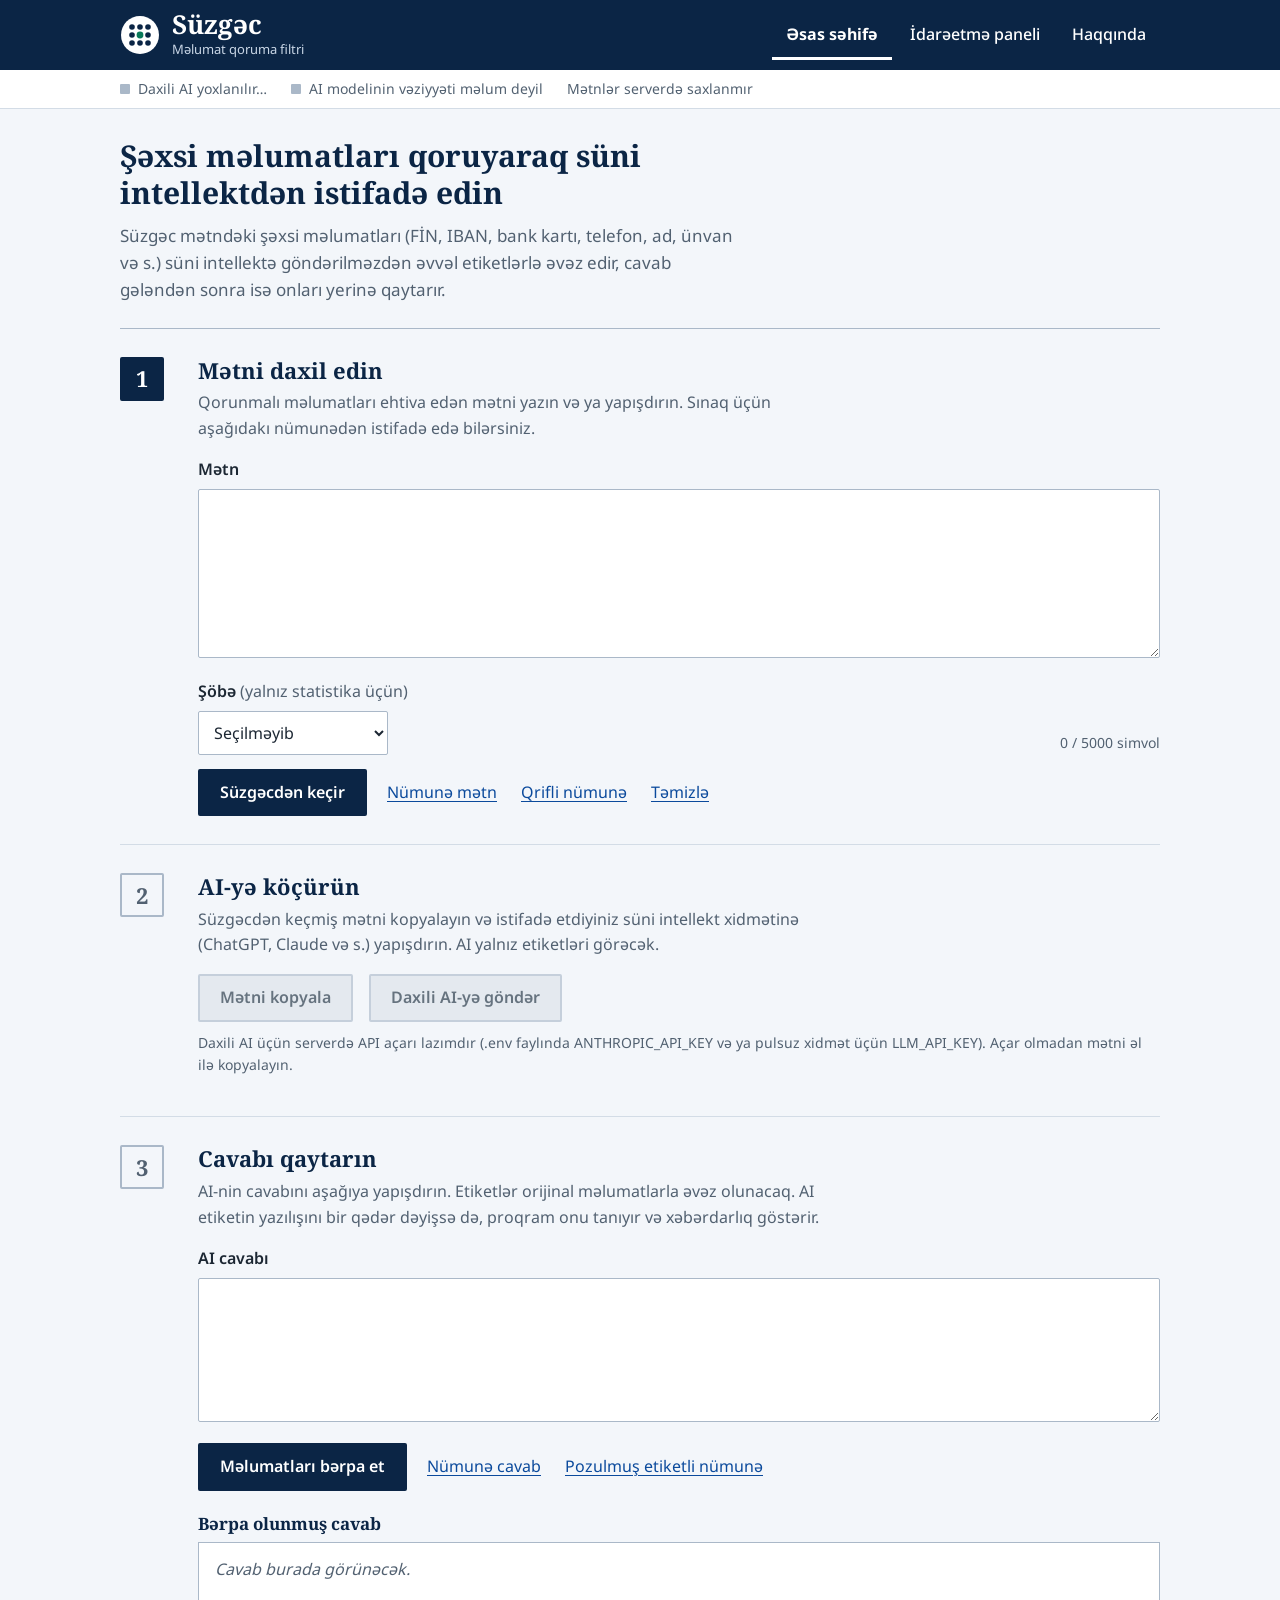
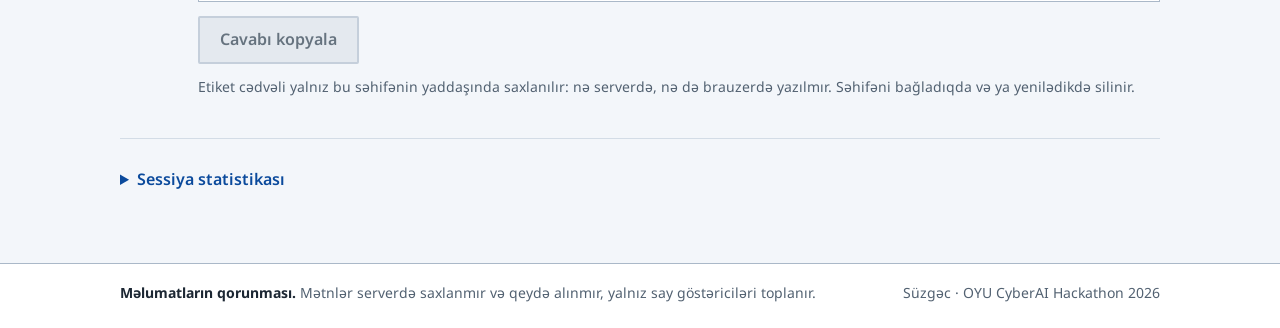
==== commit 2f1ec7f4: "Add OpenAI-compatible AI provider, temporary label vault and zero-knowledge audit log - llm: support" ====
--- a/static/index.html
+++ b/static/index.html
@@ -39,6 +39,7 @@
 </header>
 <div class="statusbar">
   <div class="bar">
+    <span id="ai-chip" class="status" role="status"><span class="status-dot"></span><span id="ai-text">Daxili AI yoxlanılır…</span></span>
     <span id="model-chip" class="status" role="status"><span class="status-dot"></span><span id="model-text">AI modeli yoxlanılır…</span></span>
     <span>Mətnlər serverdə saxlanmır</span>
   </div>
@@ -111,10 +112,10 @@
         <p class="step-hint">Süzgəcdən keçmiş mətni kopyalayın və istifadə etdiyiniz süni intellekt xidmətinə (ChatGPT, Claude və s.) yapışdırın. AI yalnız etiketləri görəcək.</p>
         <div class="actions" style="margin-top:0">
           <button type="button" class="btn" id="copy-masked" disabled>Mətni kopyala</button>
-          <button type="button" class="btn btn-secondary" id="send" hidden>Daxili AI-yə göndər</button>
+          <button type="button" class="btn btn-secondary" id="send" disabled>Daxili AI-yə göndər</button>
         </div>
         <div id="err-send" class="notice notice-block" role="alert" hidden></div>
-        <p class="small muted" id="send-hint" hidden style="margin-top:10px">Daxili AI serverdə quraşdırılıb: mətn süzgəcdən keçirildikdən sonra birbaşa göndərilir, cavab avtomatik bərpa olunur.</p>
+        <p class="small muted" id="send-hint" style="margin-top:10px">Daxili AI üçün serverdə API açarı lazımdır (.env faylında ANTHROPIC_API_KEY və ya pulsuz xidmət üçün LLM_API_KEY). Açar olmadan mətni əl ilə kopyalayın.</p>
       </div>
     </li>
 
@@ -477,7 +478,10 @@
   async function loadConfig() {
     try {
       const c = await (await fetch("/api/config")).json();
-      if (c.ai_available) { $("send").hidden = false; $("send-hint").hidden = false; }
+      $("send").disabled = !c.ai_available;
+      $("ai-text").textContent = c.ai_available ? "Daxili AI: qoşulub" : "Daxili AI: API açarı təyin edilməyib";
+      $("ai-chip").className = "status" + (c.ai_available ? " status-ready" : "");
+      if (c.ai_available) $("send-hint").textContent = "Daxili AI qoşulub: mətn süzgəcdən keçirildikdən sonra birbaşa göndərilir, cavab avtomatik bərpa olunur.";
       const [text, cls] = MODEL[c.model] || MODEL.off;
       $("model-text").textContent = text;
       $("model-chip").className = "status" + (cls ? " " + cls : "");
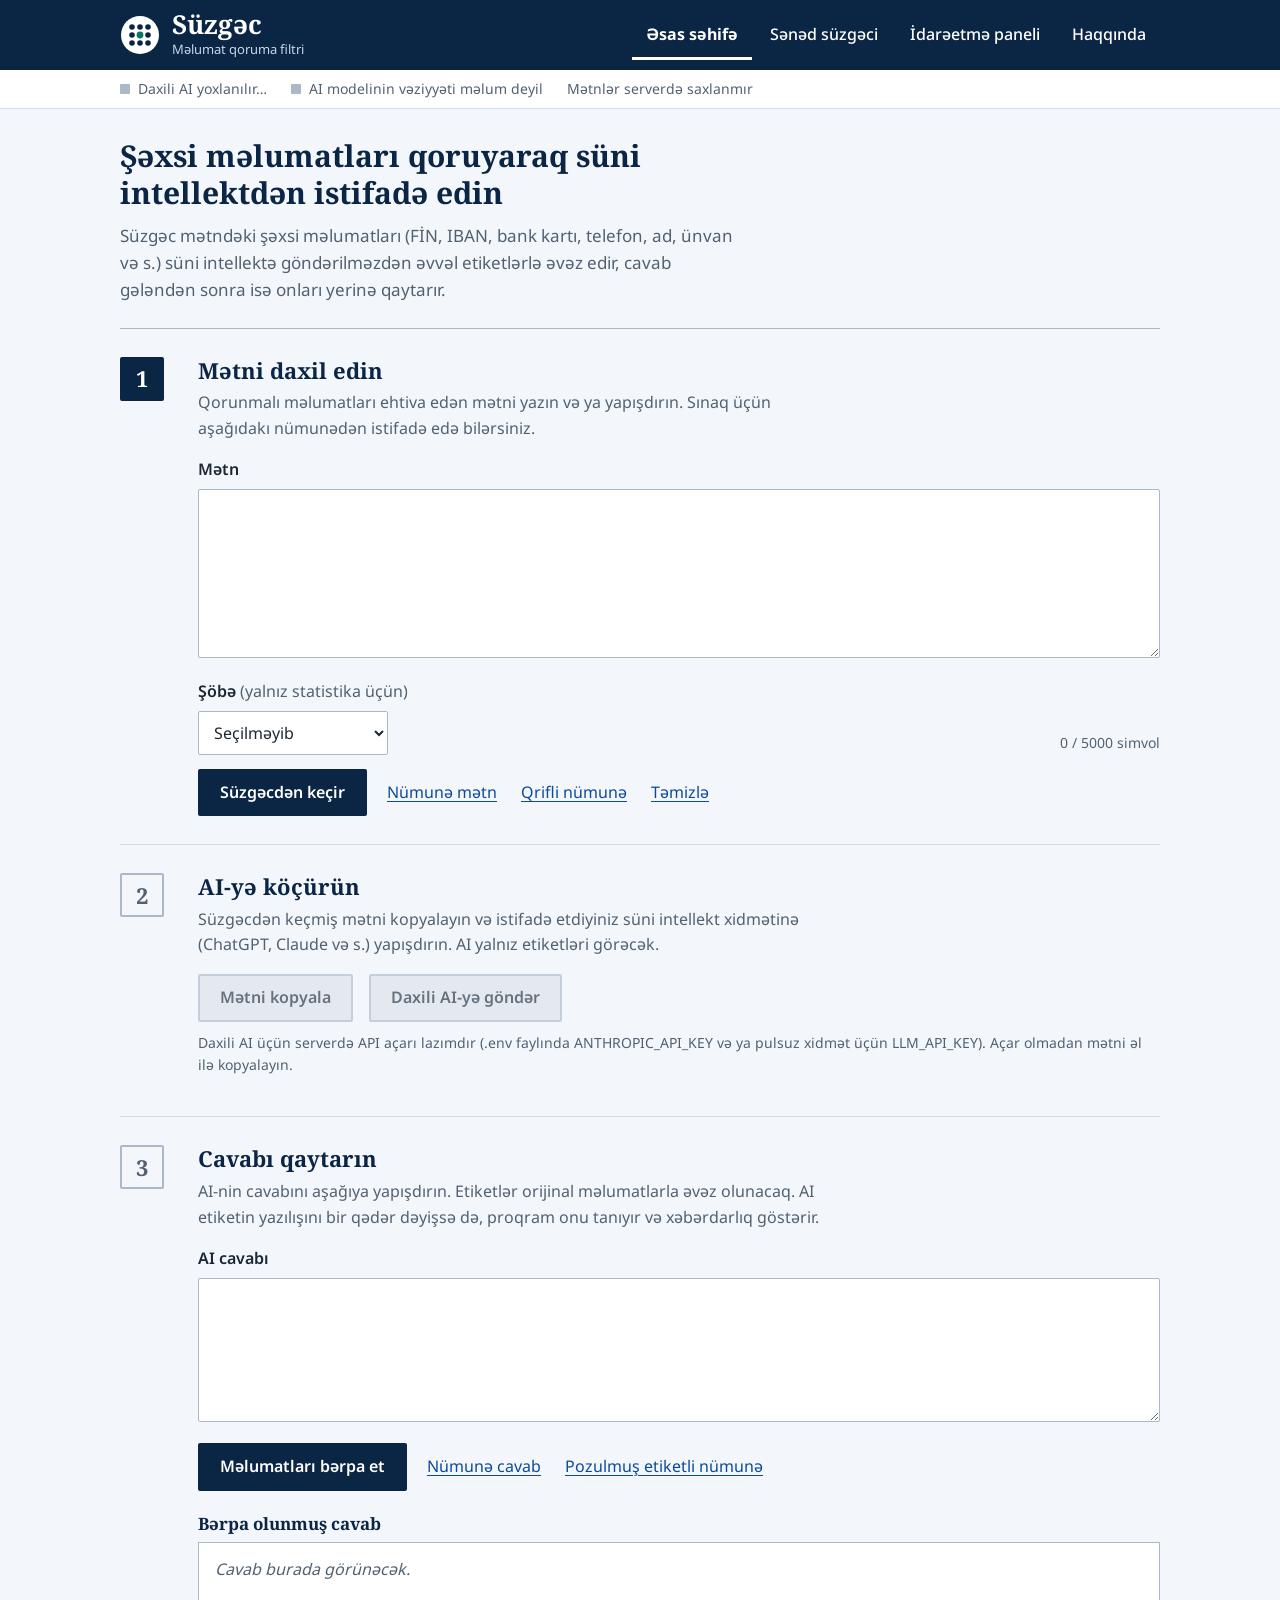
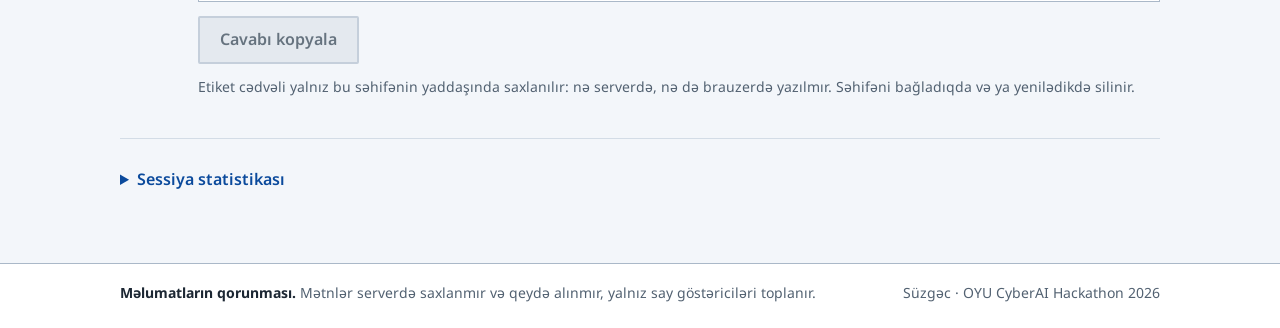
==== commit 6aa1e0f3: "Add document filter: automatic redaction of PDFs and images - redact: PDF text layer (real removal o" ====
--- a/static/index.html
+++ b/static/index.html
@@ -31,6 +31,7 @@
     <nav class="site-nav" aria-label="Əsas naviqasiya">
       <ul>
         <li><a href="/" aria-current="page">Əsas səhifə</a></li>
+        <li><a href="/sened">Sənəd süzgəci</a></li>
         <li><a href="/admin" target="_blank" rel="noopener">İdarəetmə paneli<span class="visually-hidden"> (yeni vərəqdə açılır)</span></a></li>
         <li><a href="/haqqinda">Haqqında</a></li>
       </ul>
--- a/static/site.css
+++ b/static/site.css
@@ -264,3 +264,40 @@
   *, *::before, *::after { animation: none !important; transition: none !important; scroll-behavior: auto !important; }
   .sieve { display: none !important; }
 }
+
+/* ---------- Документы: «до» и «после» ---------- */
+
+[data-cat="UZ"]   { --cat-bg: #e3d9e8; --cat-bd: #a98fba; }
+[data-cat="IMZA"] { --cat-bg: #dfe6d3; --cat-bd: #9db37e; }
+
+.file-row { display: flex; flex-wrap: wrap; gap: 12px 20px; align-items: flex-end; margin: 14px 0 0; }
+input[type="file"] { font: inherit; max-width: 100%; padding: 8px; border: 1px solid var(--line-strong); background: #ffffff; border-radius: 2px; }
+.compare { display: grid; grid-template-columns: repeat(2, minmax(0, 1fr)); gap: 16px; margin-top: 14px; }
+.pane { border: 1px solid var(--line-strong); background: #ffffff; }
+.pane-head { padding: 10px 14px; border-bottom: 1px solid var(--line); font-weight: 700; display: flex; justify-content: space-between; gap: 8px; flex-wrap: wrap; }
+.pane-head .sub { font-weight: 400; color: var(--muted); font-size: 14px; }
+.pane-before .pane-head { background: var(--amber-bg); color: var(--amber); }
+.pane-after .pane-head { background: var(--accent-bg); color: var(--accent); }
+.doc-stage { position: relative; overflow: hidden; background: #e9eef5; line-height: 0; min-height: 120px; }
+.doc-stage img { display: block; width: 100%; height: auto; }
+.doc-stage .reveal { clip-path: inset(0 0 100% 0); }
+.doc-stage .reveal.go { clip-path: inset(0 0 0 0); transition: clip-path var(--scan-ms, 1600ms) linear; }
+.doc-stage .reveal.now { clip-path: inset(0 0 0 0); }
+.scan-line { position: absolute; left: 0; right: 0; top: 0; height: 3px; background: var(--navy); opacity: 0; pointer-events: none; }
+.scan-line.go { opacity: 1; top: 100%; transition: top var(--scan-ms, 1600ms) linear; }
+.zone { position: absolute; border: 2px solid var(--cat-bd, #526171); background: var(--cat-bg, #e0e3e8); opacity: 0.55; display: none; }
+.zone.on { display: block; }
+.pager { display: flex; gap: 6px; flex-wrap: wrap; margin-top: 12px; }
+.pager button { font: inherit; padding: 6px 14px; min-height: 36px; background: #ffffff; border: 1px solid var(--line-strong); cursor: pointer; }
+.pager button[aria-pressed="true"] { background: var(--navy); color: #ffffff; border-color: var(--navy); }
+.facts { display: flex; flex-wrap: wrap; gap: 8px 28px; margin: 14px 0 0; padding: 10px 14px; border: 1px solid var(--accent-line); background: var(--accent-bg); }
+.facts strong { font-family: var(--serif); font-size: 20px; color: var(--navy); margin-right: 6px; }
+.empty-pane { padding: 40px 14px; color: var(--muted); text-align: center; line-height: 1.5; }
+.masked-box { white-space: pre-wrap; border: 1px solid var(--line-strong); background: #ffffff; padding: 12px 14px; max-height: 260px; overflow: auto; margin-top: 8px; }
+@media (max-width: 760px) { .compare { grid-template-columns: minmax(0, 1fr); } }
+@media (prefers-reduced-motion: reduce) {
+  .doc-stage .reveal.go, .scan-line.go { transition: none; }
+}
+.pager[hidden], .facts[hidden], .compare[hidden] { display: none; }
+a.btn { display: inline-flex; align-items: center; text-decoration: none; }
+a.btn:hover { color: #ffffff; }
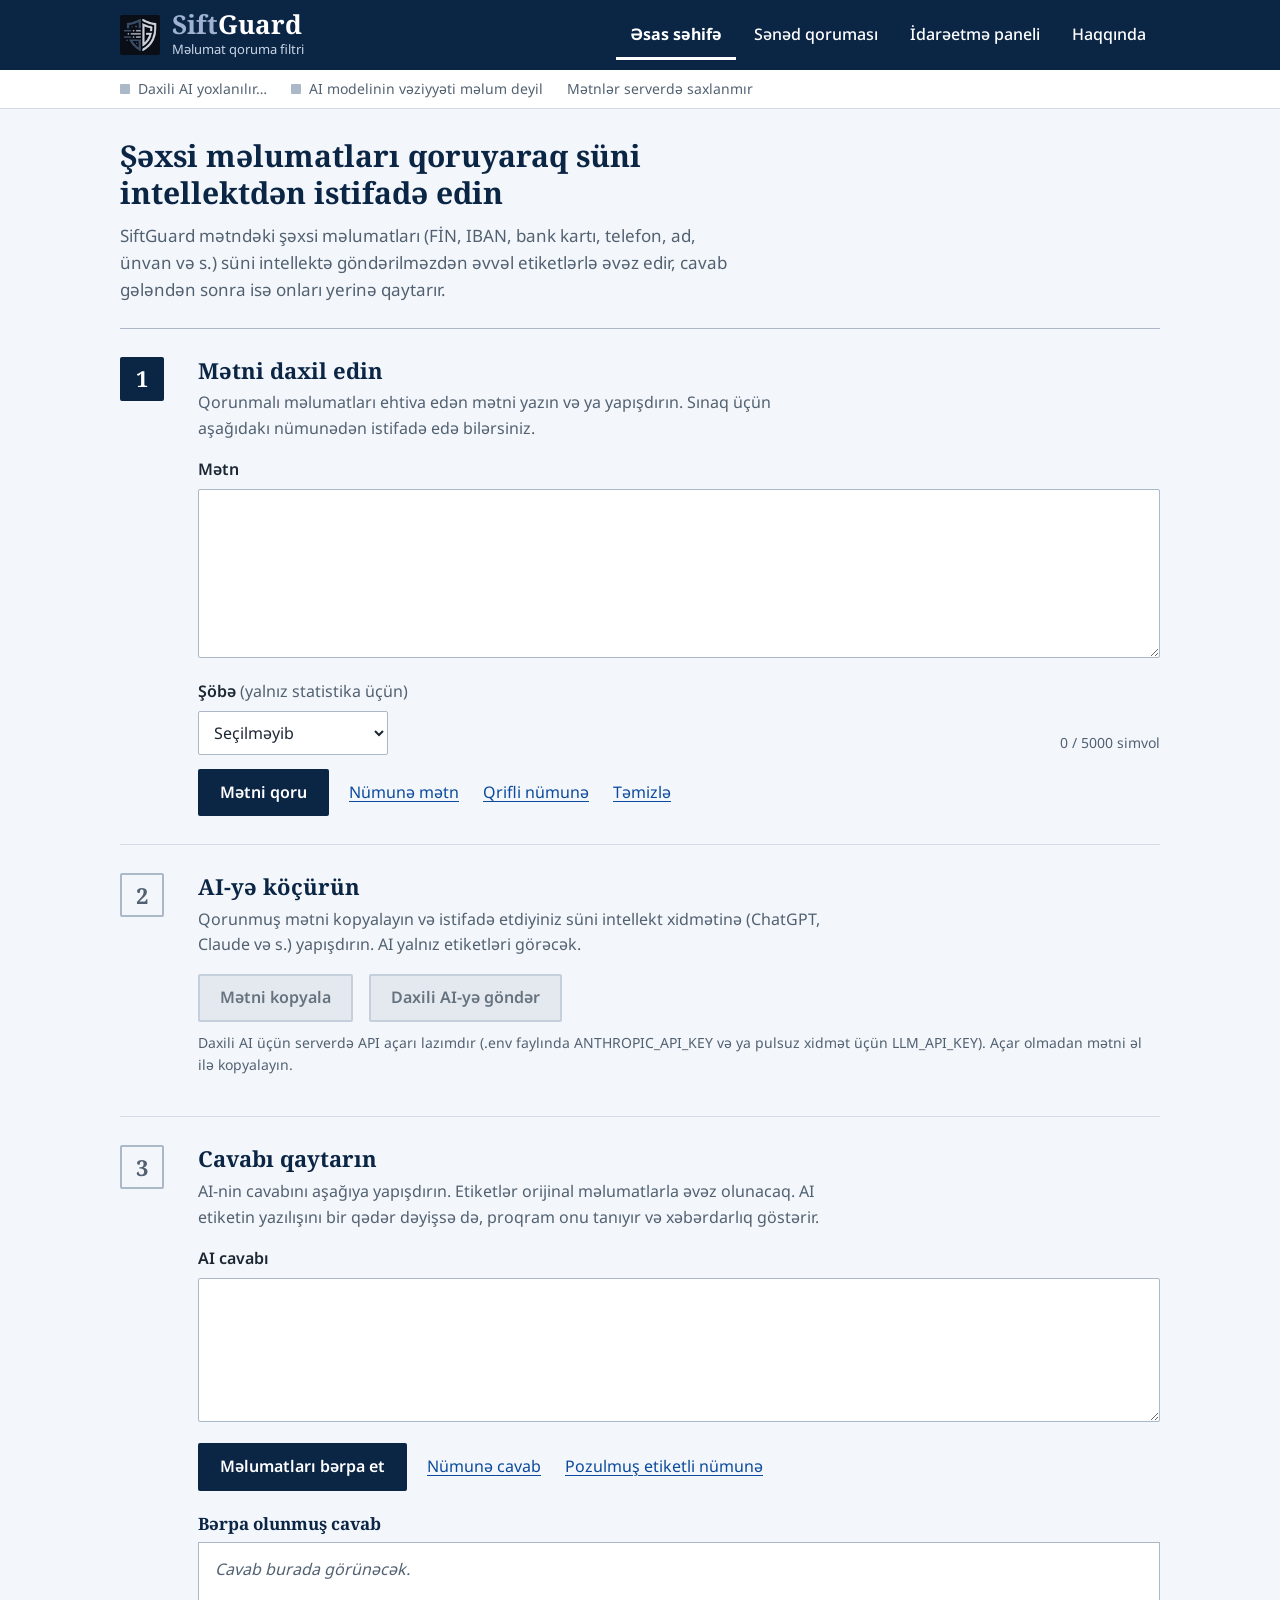
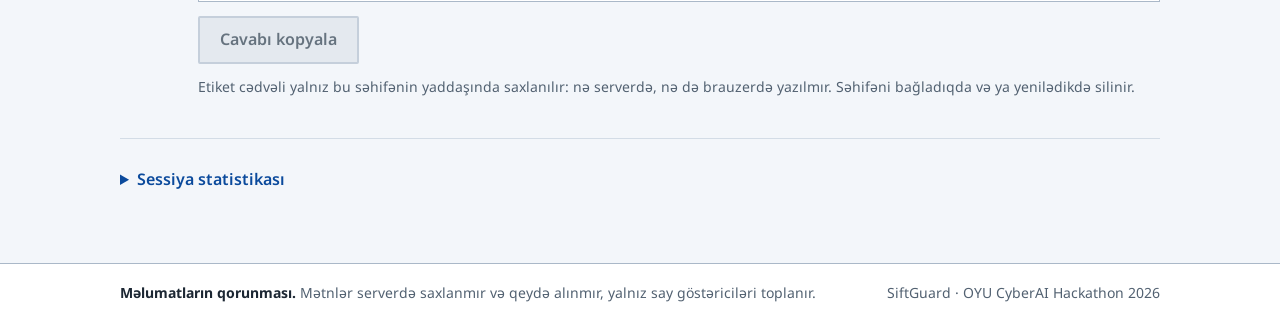
==== commit 9355cca5: "Rename the project to SiftGuard and add the new logo - brand assets in static/brand (badge, wordmark" ====
--- a/static/index.html
+++ b/static/index.html
@@ -3,9 +3,10 @@
 <head>
   <meta charset="UTF-8">
   <meta name="viewport" content="width=device-width, initial-scale=1">
-  <title>Süzgəc — şəxsi məlumatların qorunması</title>
-  <meta name="description" content="Süzgəc mətndəki şəxsi məlumatları süni intellektə göndərilməzdən əvvəl etiketlərlə əvəz edir və cavabda yerinə qaytarır.">
-  <link rel="icon" href="/static/favicon.svg" type="image/svg+xml">
+  <title>SiftGuard — şəxsi məlumatların qorunması</title>
+  <meta name="description" content="SiftGuard mətndəki şəxsi məlumatları süni intellektə göndərilməzdən əvvəl etiketlərlə əvəz edir və cavabda yerinə qaytarır.">
+  <link rel="icon" href="/static/brand/mark-32.png" type="image/png" sizes="32x32">
+  <link rel="apple-touch-icon" href="/static/brand/mark-180.png">
   <link rel="preload" href="/static/fonts/noto-sans-latin.woff2" as="font" type="font/woff2" crossorigin>
   <link rel="preload" href="/static/fonts/noto-serif-latin.woff2" as="font" type="font/woff2" crossorigin>
   <link rel="stylesheet" href="/static/fonts/faces.css">
@@ -17,21 +18,13 @@
 <header class="site-header">
   <div class="bar">
     <a class="brand" href="/">
-      <svg width="40" height="40" viewBox="0 0 40 40" aria-hidden="true" focusable="false">
-        <circle cx="20" cy="20" r="19" fill="#ffffff"/>
-        <g fill="#0b2545">
-          <circle cx="12" cy="12" r="2.8"/><circle cx="20" cy="12" r="2.8"/><circle cx="28" cy="12" r="2.8"/>
-          <circle cx="12" cy="20" r="2.8"/><circle cx="28" cy="20" r="2.8"/>
-          <circle cx="12" cy="28" r="2.8"/><circle cx="20" cy="28" r="2.8"/><circle cx="28" cy="28" r="2.8"/>
-        </g>
-        <circle cx="20" cy="20" r="3.4" fill="#0a7a5a"/>
-      </svg>
-      <span><span class="brand-name">Süzgəc</span><span class="brand-sub">Məlumat qoruma filtri</span></span>
+      <img class="brand-mark" src="/static/brand/mark-64.png" width="40" height="40" alt="">
+      <span><span class="brand-name"><span class="sift">Sift</span>Guard</span><span class="brand-sub">Məlumat qoruma filtri</span></span>
     </a>
     <nav class="site-nav" aria-label="Əsas naviqasiya">
       <ul>
         <li><a href="/" aria-current="page">Əsas səhifə</a></li>
-        <li><a href="/sened">Sənəd süzgəci</a></li>
+        <li><a href="/sened">Sənəd qoruması</a></li>
         <li><a href="/admin" target="_blank" rel="noopener">İdarəetmə paneli<span class="visually-hidden"> (yeni vərəqdə açılır)</span></a></li>
         <li><a href="/haqqinda">Haqqında</a></li>
       </ul>
@@ -51,7 +44,7 @@
 
   <section class="intro">
     <h1>Şəxsi məlumatları qoruyaraq süni intellektdən istifadə edin</h1>
-    <p>Süzgəc mətndəki şəxsi məlumatları (FİN, IBAN, bank kartı, telefon, ad, ünvan və s.) süni intellektə göndərilməzdən əvvəl etiketlərlə əvəz edir, cavab gələndən sonra isə onları yerinə qaytarır.</p>
+    <p>SiftGuard mətndəki şəxsi məlumatları (FİN, IBAN, bank kartı, telefon, ad, ünvan və s.) süni intellektə göndərilməzdən əvvəl etiketlərlə əvəz edir, cavab gələndən sonra isə onları yerinə qaytarır.</p>
   </section>
 
   <ol class="steps">
@@ -77,7 +70,7 @@
           <span class="counter" id="counter">0 / 5000 simvol</span>
         </div>
         <div class="actions">
-          <button type="button" class="btn" id="mask">Süzgəcdən keçir</button>
+          <button type="button" class="btn" id="mask">Mətni qoru</button>
           <button type="button" class="link-btn" id="example">Nümunə mətn</button>
           <button type="button" class="link-btn" id="example-secret">Qrifli nümunə</button>
           <button type="button" class="link-btn" id="clear">Təmizlə</button>
@@ -85,7 +78,7 @@
         <div id="err-text" class="notice notice-block" role="alert" hidden></div>
 
         <div id="result" hidden>
-          <h3 style="margin-top:22px">Süzgəcdən keçmiş mətn</h3>
+          <h3 style="margin-top:22px">Qorunmuş mətn</h3>
           <div id="blocked" hidden></div>
           <div id="stage-wrap">
             <div id="stage" class="doc" aria-live="polite"></div>
@@ -110,7 +103,7 @@
       <div class="step-no" aria-hidden="true">2</div>
       <div>
         <h2>AI-yə köçürün</h2>
-        <p class="step-hint">Süzgəcdən keçmiş mətni kopyalayın və istifadə etdiyiniz süni intellekt xidmətinə (ChatGPT, Claude və s.) yapışdırın. AI yalnız etiketləri görəcək.</p>
+        <p class="step-hint">Qorunmuş mətni kopyalayın və istifadə etdiyiniz süni intellekt xidmətinə (ChatGPT, Claude və s.) yapışdırın. AI yalnız etiketləri görəcək.</p>
         <div class="actions" style="margin-top:0">
           <button type="button" class="btn" id="copy-masked" disabled>Mətni kopyala</button>
           <button type="button" class="btn btn-secondary" id="send" disabled>Daxili AI-yə göndər</button>
@@ -161,7 +154,7 @@
 <footer class="site-footer">
   <div class="bar">
     <span><strong>Məlumatların qorunması.</strong> Mətnlər serverdə saxlanmır və qeydə alınmır, yalnız say göstəriciləri toplanır.</span>
-    <span>Süzgəc · OYU CyberAI Hackathon 2026</span>
+    <span>SiftGuard · OYU CyberAI Hackathon 2026</span>
   </div>
 </footer>
 
@@ -244,7 +237,7 @@
     setTimeout(() => { button.textContent = original; }, 2200);
   }
 
-  // ---------- Əsas an: mətn «süzgəcdən keçir», məlumatlar rəngli etiketlərə çevrilir ----------
+  // ---------- Əsas an: mətn «qorunur», məlumatlar rəngli etiketlərə çevrilir ----------
   function playFilter(text, spans) {
     const stage = $("stage");
     const chars = Array.from(text); // server mövqeləri Unicode simvolları ilə sayır
@@ -351,7 +344,7 @@
       if (r.status === 403) { showBlocked(r.data.detail); setSteps(); return null; }
       if (!r.ok) { showMsg("err-text", r.data.detail || "Server xətası."); setSteps(); return null; }
       // Etiket cədvəlini burada qururuq: serverə yazılmır, dəyərləri server qaytarmır.
-      session = { mapping: Suzgec.buildMapping(text, r.data.spans), text };
+      session = { mapping: SiftGuard.buildMapping(text, r.data.spans), text };
       lastMasked = r.data.masked_text;
       showResult(text, r.data);
       setSteps();
@@ -377,11 +370,11 @@
   function doRestore() {
     showMsg("err-restore", "");
     $("warnings").hidden = true;
-    if (!session) { showMsg("err-restore", "Əvvəlcə 1-ci addımda mətni süzgəcdən keçirin: onsuz etiketlərin nəyi əvəz etdiyi bilinmir."); return; }
+    if (!session) { showMsg("err-restore", "Əvvəlcə 1-ci addımda mətni qoruyun: onsuz etiketlərin nəyi əvəz etdiyi bilinmir."); return; }
     const answer = $("answer-in").value;
     if (!answer.trim()) { showMsg("err-restore", "AI cavabını yuxarıdakı sahəyə yapışdırın."); return; }
 
-    const res = Suzgec.restoreAnswer(answer, session.mapping);
+    const res = SiftGuard.restoreAnswer(answer, session.mapping);
     const nodes = res.parts.map((p) => {
       if (p.type === "value") {
         const v = el("span", "val", p.text); v.dataset.cat = p.category;
@@ -403,7 +396,7 @@
   }
 
   function sampleReply(broken) {
-    if (!session) { showMsg("err-restore", "Əvvəlcə 1-ci addımda mətni süzgəcdən keçirin."); return; }
+    if (!session) { showMsg("err-restore", "Əvvəlcə 1-ci addımda mətni qoruyun."); return; }
     const labels = Object.keys(session.mapping);
     const facts = labels.map((l) => (LABELS[l.slice(1, l.indexOf("_"))] || "məlumat") + " " + l);
     let t = "Salam! Müraciətinizi aldıq. Göstərilən məlumatları yoxladıq: " + facts.join("; ") + ". Cavabımız bir gün ərzində veriləcək.";
@@ -482,7 +475,7 @@
       $("send").disabled = !c.ai_available;
       $("ai-text").textContent = c.ai_available ? "Daxili AI: qoşulub" : "Daxili AI: API açarı təyin edilməyib";
       $("ai-chip").className = "status" + (c.ai_available ? " status-ready" : "");
-      if (c.ai_available) $("send-hint").textContent = "Daxili AI qoşulub: mətn süzgəcdən keçirildikdən sonra birbaşa göndərilir, cavab avtomatik bərpa olunur.";
+      if (c.ai_available) $("send-hint").textContent = "Daxili AI qoşulub: mətn qorunduqdan sonra birbaşa göndərilir, cavab avtomatik bərpa olunur.";
       const [text, cls] = MODEL[c.model] || MODEL.off;
       $("model-text").textContent = text;
       $("model-chip").className = "status" + (cls ? " " + cls : "");
--- a/static/site.css
+++ b/static/site.css
@@ -1,5 +1,5 @@
 /*
- * Süzgəc: общий стиль всех страниц.
+ * SiftGuard: общий стиль всех страниц.
  *
  * Правила дизайна (их проверяют тесты tests/test_design.py):
  *  - один глубокий тёмно-синий для шапки и заголовков; один акцентный зелёный только для «qorundu» (защищено);
@@ -83,6 +83,8 @@
 .site-header .bar { max-width: 1080px; margin: 0 auto; padding: 10px 20px; display: flex; align-items: center; justify-content: space-between; gap: 12px 24px; flex-wrap: wrap; }
 .brand { display: flex; align-items: center; gap: 12px; color: #ffffff; text-decoration: none; }
 .brand:hover { color: #ffffff; }
+.brand-mark { display: block; width: 40px; height: 40px; border-radius: 2px; }
+.brand-name .sift { color: #9fb3d1; }
 .brand-name { display: block; font-family: var(--serif); font-size: 26px; font-weight: 700; line-height: 1.1; }
 .brand-sub { display: block; font-size: 13px; color: #c9d6e6; }
 .site-nav ul { list-style: none; display: flex; gap: 4px; margin: 0; padding: 0; flex-wrap: wrap; }
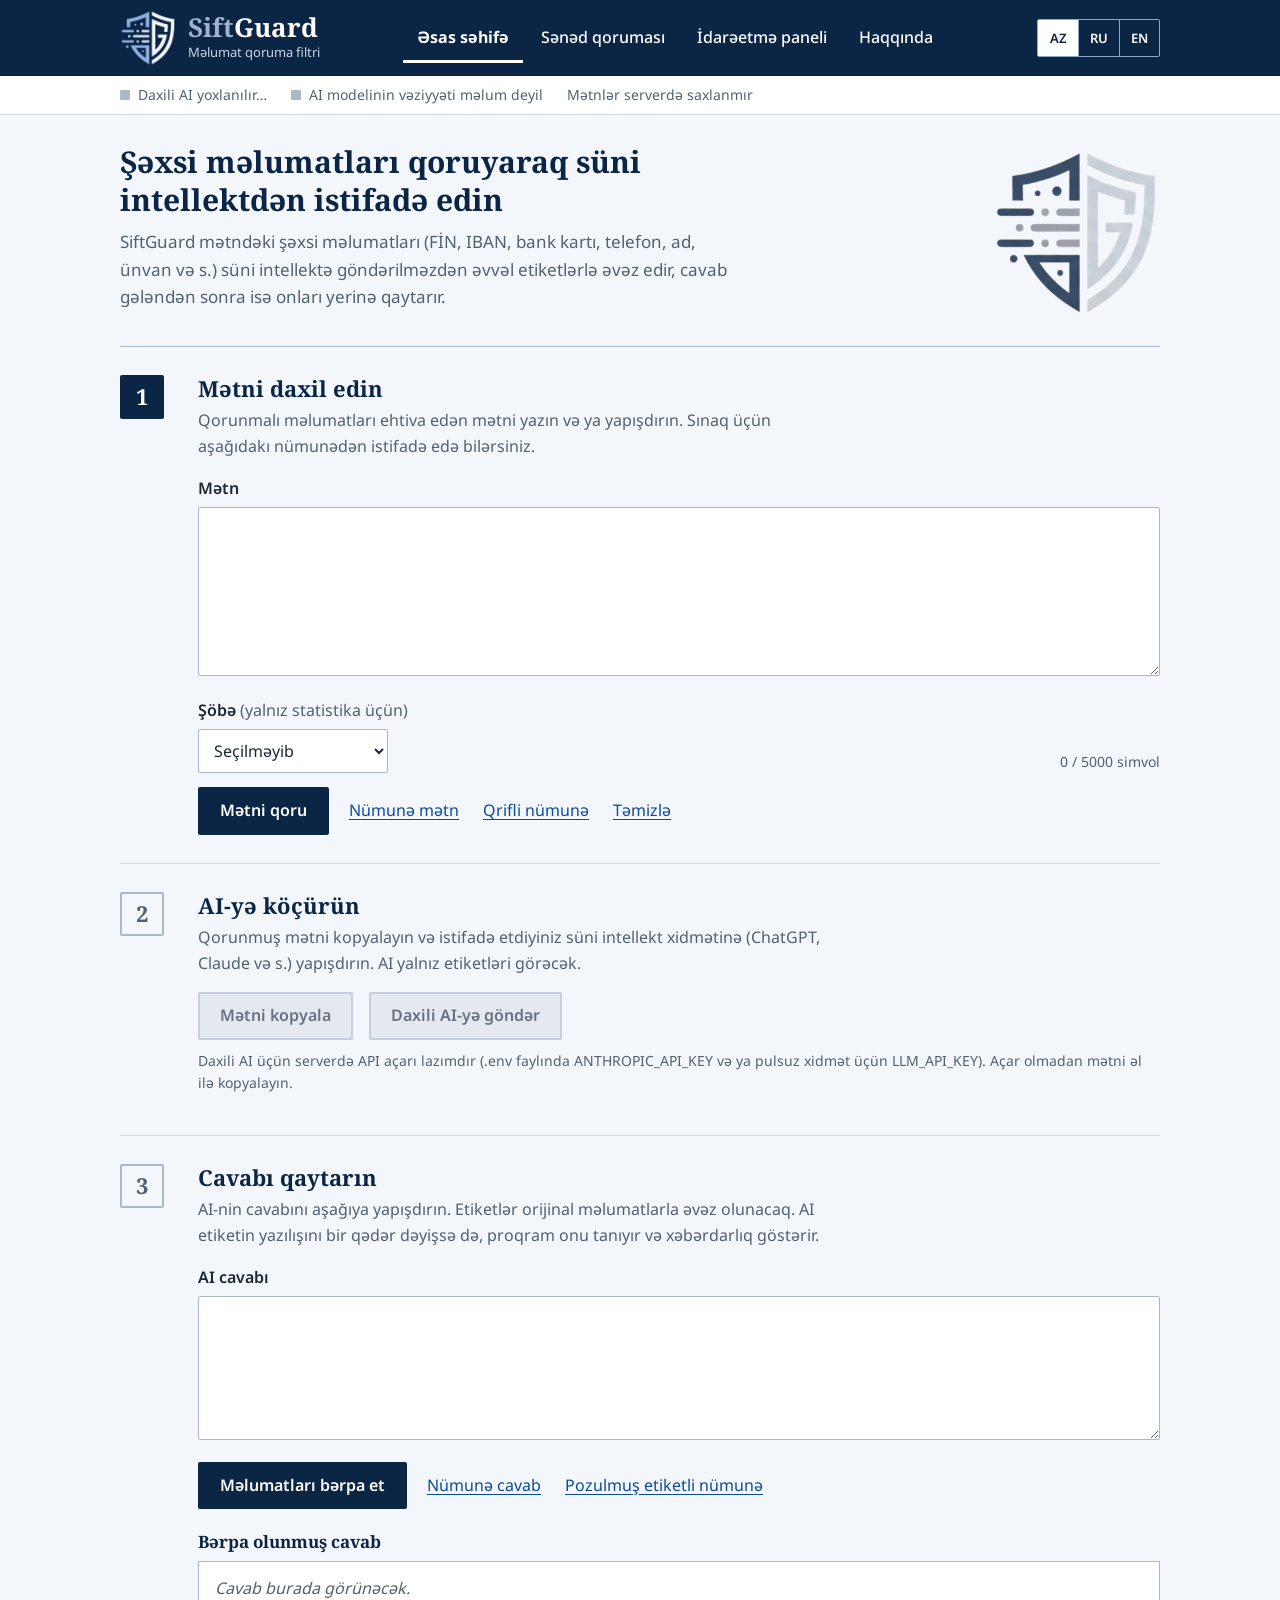
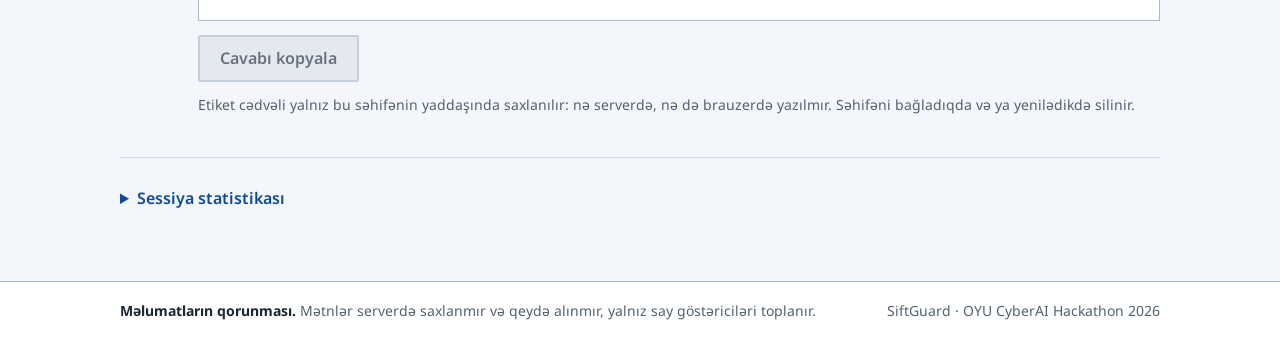
==== commit 157b0de2: "Add AZ/RU/EN interface, send documents to the built-in AI, reveal animation - language switcher (AZ/" ====
--- a/static/index.html
+++ b/static/index.html
@@ -18,7 +18,7 @@
 <header class="site-header">
   <div class="bar">
     <a class="brand" href="/">
-      <img class="brand-mark" src="/static/brand/mark-64.png" width="40" height="40" alt="">
+      <img class="brand-mark" src="/static/brand/siftguard-logo-light.png" width="56" height="56" alt="">
       <span><span class="brand-name"><span class="sift">Sift</span>Guard</span><span class="brand-sub">Məlumat qoruma filtri</span></span>
     </a>
     <nav class="site-nav" aria-label="Əsas naviqasiya">
@@ -29,6 +29,7 @@
         <li><a href="/haqqinda">Haqqında</a></li>
       </ul>
     </nav>
+    <div class="lang" id="lang-switch" role="group" aria-label="Dil seçimi"></div>
   </div>
 </header>
 <div class="statusbar">
@@ -42,9 +43,12 @@
 <main id="main" class="wrap">
   <noscript><div class="notice notice-warn"><p>Bu səhifə JavaScript tələb edir.</p></div></noscript>
 
-  <section class="intro">
+  <section class="intro hero">
+    <div class="hero-text">
     <h1>Şəxsi məlumatları qoruyaraq süni intellektdən istifadə edin</h1>
     <p>SiftGuard mətndəki şəxsi məlumatları (FİN, IBAN, bank kartı, telefon, ad, ünvan və s.) süni intellektə göndərilməzdən əvvəl etiketlərlə əvəz edir, cavab gələndən sonra isə onları yerinə qaytarır.</p>
+    </div>
+    <img class="hero-logo" src="/static/brand/siftguard-logo.png" width="168" height="168" alt="SiftGuard">
   </section>
 
   <ol class="steps">
@@ -109,6 +113,11 @@
           <button type="button" class="btn btn-secondary" id="send" disabled>Daxili AI-yə göndər</button>
         </div>
         <div id="err-send" class="notice notice-block" role="alert" hidden></div>
+        <div id="ai-wait" class="wait" hidden role="status" aria-live="polite">
+          <div class="wait-bar" aria-hidden="true"><span></span></div>
+          <p><strong>Qorunmuş mətn AI-yə göndərildi.</strong> AI yalnız etiketləri görür və cavab yazır… <span id="wait-time" class="muted"></span></p>
+          <div id="wait-chips" class="wait-chips" aria-hidden="true"></div>
+        </div>
         <p class="small muted" id="send-hint" style="margin-top:10px">Daxili AI üçün serverdə API açarı lazımdır (.env faylında ANTHROPIC_API_KEY və ya pulsuz xidmət üçün LLM_API_KEY). Açar olmadan mətni əl ilə kopyalayın.</p>
       </div>
     </li>
@@ -131,6 +140,7 @@
 
         <h3 style="margin-top:22px">Bərpa olunmuş cavab</h3>
         <div id="restored" class="doc empty" style="margin-top:8px">Cavab burada görünəcək.</div>
+        <p id="reveal-status" class="small muted" role="status" aria-live="polite" hidden style="margin:8px 0 0"></p>
         <div class="actions"><button type="button" class="btn btn-secondary" id="copy-restored" disabled>Cavabı kopyala</button></div>
         <p class="privacy-note">Etiket cədvəli yalnız bu səhifənin yaddaşında saxlanılır: nə serverdə, nə də brauzerdə yazılmır. Səhifəni bağladıqda və ya yenilədikdə silinir.</p>
       </div>
@@ -158,6 +168,8 @@
   </div>
 </footer>
 
+<script src="/static/i18n-dict.js"></script>
+<script src="/static/i18n.js"></script>
 <script src="/static/restore.js"></script>
 <script>
 (function () {
@@ -179,6 +191,8 @@
 
   const reduceMotion = window.matchMedia("(prefers-reduced-motion: reduce)").matches;
   const $ = (id) => document.getElementById(id);
+  const t = SG.t;                                   // фраза на выбранном языке (ключ: азербайджанский текст)
+  const catName = (c) => t(LABELS[c] || c);          // название категории данных
 
   // Единственное место, где живёт таблица меток: переменная в памяти этой вкладки.
   // Не localStorage, не куки, не сервер. Исчезает при закрытии или обновлении вкладки.
@@ -186,6 +200,8 @@
   let lastMasked = "";
   let lastRestored = "";
   let timers = [];
+  let lastData = null;       // последний ответ /api/mask (позиции и счётчики, без значений)
+  let lastWarnings = [];     // предупреждения о метках в виде данных (для перевода при смене языка)
 
   function el(tag, className, text) {
     const node = document.createElement(tag);
@@ -193,7 +209,13 @@
     if (text !== undefined) node.textContent = text;
     return node;
   }
-  function showMsg(id, msg) { $(id).textContent = msg; $(id).hidden = !msg; }
+  // Сообщение под полем: ключ из словаря (или готовый текст от сервера); меняет язык вместе со страницей.
+  function showMsg(id, key, params) {
+    const node = $(id);
+    if (!key) { SG.clearDynamic(node); node.textContent = ""; node.hidden = true; return; }
+    SG.setText(node, key, params);
+    node.hidden = false;
+  }
   function clearTimers() { timers.forEach(clearTimeout); timers = []; }
 
   function setSteps() {
@@ -206,21 +228,20 @@
   // Сообщение о блокировке по грифу (текст приходит от сервера на азербайджанском, без текста документа).
   function blockedBox(message) {
     const box = el("div", "notice notice-block");
-    box.append(el("p", "notice-title", "Sorğu bloklandı"), el("p", "", message || "Mətn qrif səbəbindən bloklandı."));
+    box.append(el("p", "notice-title", t("Sorğu bloklandı")), el("p", "", message || t("Mətn qrif səbəbindən bloklandı.")));
     return box;
   }
 
   async function postJson(url, text) {
     // Şöbə sorğu ilə yalnız statistika üçün göndərilir (idarəetmə panelində şöbələr üzrə saylar).
-    const r = await fetch(url, { method: "POST", headers: { "Content-Type": "application/json" }, body: JSON.stringify({ text, department: $("dept").value || null }) });
+    const r = await fetch(url, { method: "POST", headers: SG.headers({ "Content-Type": "application/json" }), body: JSON.stringify({ text, department: $("dept").value || null }) });
     let data = {};
     try { data = await r.json(); } catch (e) { /* boş cavab */ }
     return { ok: r.ok, status: r.status, data };
   }
 
   // ---------- Kopyalama (http üzərindən yerli şəbəkədə navigator.clipboard olmur: ehtiyat üsul var) ----------
-  async function copyText(text, button) {
-    const original = button.textContent;
+  async function copyText(text, button, key) {
     let ok = false;
     try {
       if (navigator.clipboard && window.isSecureContext) { await navigator.clipboard.writeText(text); ok = true; }
@@ -233,8 +254,8 @@
       try { ok = document.execCommand("copy"); } catch (e) { ok = false; }
       ta.remove();
     }
-    button.textContent = ok ? "Kopyalandı" : "Alınmadı: mətni əl ilə seçib kopyalayın";
-    setTimeout(() => { button.textContent = original; }, 2200);
+    SG.setText(button, ok ? "Kopyalandı" : "Alınmadı: mətni əl ilə seçib kopyalayın");
+    setTimeout(() => { SG.setText(button, key); }, 2200);
   }
 
   // ---------- Əsas an: mətn «qorunur», məlumatlar rəngli etiketlərə çevrilir ----------
@@ -282,20 +303,28 @@
     timers.push(setTimeout(() => { sieve.remove(); stage.removeAttribute("aria-busy"); }, duration + 250));
   }
 
+  // Строка «N данных защищено (категории)»: пересобирается и при смене языка.
+  function renderSummary() {
+    if (!lastData) return;
+    const total = lastData.spans.length;
+    const parts = Object.entries(lastData.found || {}).map(([cat, n]) => catName(cat) + ": " + n);
+    const summary = $("summary");
+    SG.clearDynamic(summary);
+    summary.replaceChildren();
+    if (total) {
+      summary.append(el("span", "ok", t("{n} məlumat qorundu", { n: total })), document.createTextNode(" (" + parts.join(", ") + ")"));
+    } else {
+      summary.textContent = t("Mətndə qorunmalı məlumat tapılmadı: mətn dəyişdirilməyib.");
+    }
+  }
+
   function showResult(text, data) {
     $("blocked").hidden = true;
     $("stage-wrap").hidden = false;
     $("result").hidden = false;
 
-    const total = data.spans.length;
-    const parts = Object.entries(data.found || {}).map(([cat, n]) => (LABELS[cat] || cat) + ": " + n);
-    const summary = $("summary");
-    summary.replaceChildren();
-    if (total) {
-      summary.append(el("span", "ok", total + " məlumat qorundu"), document.createTextNode(" (" + parts.join(", ") + ")"));
-    } else {
-      summary.textContent = "Mətndə qorunmalı məlumat tapılmadı: mətn dəyişdirilməyib.";
-    }
+    lastData = data;
+    renderSummary();
 
     const seen = new Set();
     const rows = [];
@@ -305,7 +334,7 @@
       const tr = el("tr");
       const chip = el("span", "chip", s.label); chip.dataset.cat = s.category;
       const first = el("td"); first.append(chip);
-      tr.append(first, el("td", "", LABELS[s.category] || s.category), el("td", "", SOURCES[s.source] || s.source));
+      tr.append(first, el("td", "", catName(s.category)), el("td", "", t(SOURCES[s.source] || s.source)));
       rows.push(tr);
     });
     $("found-rows").replaceChildren(...rows);
@@ -327,7 +356,8 @@
     showMsg("err-restore", ""); showMsg("err-send", "");
     $("warnings").hidden = true;
     $("restored").className = "doc empty";
-    $("restored").textContent = "Cavab burada görünəcək.";
+    SG.setText($("restored"), "Cavab burada görünəcək.");
+    $("reveal-status").hidden = true;
     $("copy-restored").disabled = true;
   }
 
@@ -359,11 +389,23 @@
   }
 
   // ---------- 3-cü addım: cavabın bərpası ----------
+  function warningText(w) {
+    if (w.key === "fixed") {
+      return t("AI etiketlərin yazılışını dəyişib: {list}. Məlumatlar mənaya görə bərpa olundu, cavabı yoxlayın.",
+        { list: w.items.map((a) => t("«{text}» ({guess} kimi tanındı)", a)).join(", ") });
+    }
+    if (w.key === "broken") return t("AI etiketləri dəyişib: {list}. Onların yerinə məlumat yazılmayıb.", { list: w.items.map((x) => "«" + x + "»").join(", ") });
+    if (w.key === "unknown") return t("Cavabda sizin mətninizdə olmayan etiketlər var: {list}. Onlar dəyişdirilmədən saxlanılıb.", { list: w.items.join(", ") });
+    if (w.key === "none") return t("Cavabda mətninizdəki etiketlərin heç biri yoxdur: AI onları silib və ya cavabı yenidən yazıb.");
+    return t("Cavabda bu etiketlər tapılmadı: {list}. AI onları silmiş və ya xatırlamamış ola bilər. Cavabı yoxlayın.", { list: w.items.join(", ") });
+  }
+
   function showWarnings(list) {
-    if (!list.length) { $("warnings").hidden = true; return; }
+    lastWarnings = list || [];
+    if (!lastWarnings.length) { $("warnings").hidden = true; return; }
     const ul = el("ul");
-    list.forEach((w) => ul.append(el("li", "", w)));
-    $("warnings").replaceChildren(el("p", "notice-title", "Cavabı yoxlayın"), ul);
+    lastWarnings.forEach((w) => ul.append(el("li", "", warningText(w))));
+    $("warnings").replaceChildren(el("p", "notice-title", t("Cavabı yoxlayın")), ul);
     $("warnings").hidden = false;
   }
 
@@ -375,38 +417,104 @@
     if (!answer.trim()) { showMsg("err-restore", "AI cavabını yuxarıdakı sahəyə yapışdırın."); return; }
 
     const res = SiftGuard.restoreAnswer(answer, session.mapping);
-    const nodes = res.parts.map((p) => {
+    renderRestored(res.parts);
+    lastRestored = res.text;
+    $("copy-restored").disabled = false;
+    showWarnings(res.warningItems);
+  }
+
+  // ---------- Etiketlərin açılması: cavabda əvvəl etiketlər, sonra «süzgəc» keçdikcə həqiqi dəyərlər ----------
+  const REVEAL_MS = 7500;  // etiketlərin açılması 7-8 saniyə çəkir: izləmək üçün vaxt qalır
+
+  function runSweep(box, items, apply, onDone) {
+    box.setAttribute("aria-busy", "true");
+    const height = box.scrollHeight;
+    const width = Math.max(box.clientWidth, 1);
+    const sieve = el("div", "sieve");
+    box.prepend(sieve);
+    const duration = REVEAL_MS;
+    // «Süzgəc» yalnız axırıncı etiketə qədər gedir, hamısı bütün 7-8 saniyəyə bərabər paylanır.
+    const lineH = Math.max(18, parseFloat(getComputedStyle(box).lineHeight) || 26);
+    const last = Math.max(...items.map((it) => it.node.offsetTop));
+    const span = last + lineH;                   // yol: birinci sətirdən axırıncı etiketin sətrinin sonuna qədər
+    const active = duration * 0.94;
+    requestAnimationFrame(() => {
+      sieve.style.transition = "transform " + active + "ms linear";
+      sieve.style.transform = "translateY(" + Math.max(0, Math.min(height - 20, span - 10)) + "px)";
+    });
+    // Eyni sətirdəki etiketlər birdən yox, soldan sağa ardıcıl açılır.
+    let opened = 0;
+    items.forEach((it) => {
+      const f = (it.node.offsetTop + (it.node.offsetLeft / width) * lineH) / span;
+      timers.push(setTimeout(() => { apply(it); opened++; if (onDone) onDone(opened, items.length); }, Math.max(0, Math.min(1, f) * active)));
+    });
+    timers.push(setTimeout(() => { sieve.remove(); box.removeAttribute("aria-busy"); }, duration));
+  }
+
+  function renderRestored(parts) {
+    clearTimers();
+    const box = $("restored");
+    SG.clearDynamic(box);   // место ответа больше не «заглушка», его текст не должен переводиться как фраза
+    const live = !reduceMotion;               // hərəkət yoxdursa nəticə dərhal göstərilir
+    const items = [];
+    const nodes = parts.map((p) => {
       if (p.type === "value") {
-        const v = el("span", "val", p.text); v.dataset.cat = p.category;
-        v.title = p.label + " yerinə bərpa olundu" + (p.fuzzy ? " (AI etiketi dəyişmişdi)" : "");
+        const v = el("span", live ? "chip" : "val", live ? p.label : p.text); v.dataset.cat = p.category;
+        v.title = t(p.fuzzy ? "{label} yerinə bərpa olundu (AI etiketi dəyişmişdi)" : "{label} yerinə bərpa olundu", { label: p.label });
+        items.push({ node: v, kind: "value", text: p.text });
         return v;
       }
       if (p.type === "altered" || p.type === "unknown") {
-        const v = el("span", "val-warn", p.text);
-        v.title = p.type === "altered" ? "Etiket dəyişdirilib" : "Bu etiket sizin mətnində yoxdur";
+        const v = el("span", live ? "" : "val-warn", p.text);
+        v.title = t(p.type === "altered" ? "Etiket dəyişdirilib" : "Bu etiket sizin mətnində yoxdur");
+        items.push({ node: v, kind: "warn" });
         return v;
       }
       return p.text;
     });
-    $("restored").className = "doc";
-    $("restored").replaceChildren(...nodes);
-    lastRestored = res.text;
-    $("copy-restored").disabled = false;
-    showWarnings(res.warnings);
-  }
+    box.className = "doc";
+    box.replaceChildren(...nodes);
+    const values = items.filter((it) => it.kind === "value").length;
+    const status = $("reveal-status");
+    status.hidden = !values;
+    if (values) SG.setText(status, live ? "Etiketlər açılır: {done} / {total}" : "{n} məlumat bərpa olundu.", { done: 0, total: values, n: values });
+    else { SG.clearDynamic(status); status.textContent = ""; }
+    if (!live || !items.length) return;
+    let done = 0;
+    runSweep(box, items, (it) => {
+      if (it.kind === "value") { it.node.className = "val unlock"; it.node.textContent = it.text; done++; }
+      else it.node.className = "val-warn unlock";
+      SG.setText(status, done < values ? "Etiketlər açılır: {done} / {total}" : "{n} məlumat bərpa olundu.", { done, total: values, n: values });
+    });
+  }
+
+  // ---------- AI cavabı gözlənilərkən göstərici ----------
+  let waitTimer = null;
+  function startWait() {
+    const labels = Object.keys(session.mapping);
+    $("wait-chips").replaceChildren(...labels.map((l, i) => {
+      const c = el("span", "chip", l); c.dataset.cat = l.slice(1, l.indexOf("_")); c.style.setProperty("--i", String(i));
+      return c;
+    }));
+    const t0 = Date.now();
+    $("wait-time").textContent = "";
+    waitTimer = setInterval(() => { $("wait-time").textContent = t("({n} san.)", { n: Math.round((Date.now() - t0) / 1000) }); }, 1000);
+    $("ai-wait").hidden = false;
+  }
+  function stopWait() { clearInterval(waitTimer); $("ai-wait").hidden = true; }
 
   function sampleReply(broken) {
     if (!session) { showMsg("err-restore", "Əvvəlcə 1-ci addımda mətni qoruyun."); return; }
     const labels = Object.keys(session.mapping);
-    const facts = labels.map((l) => (LABELS[l.slice(1, l.indexOf("_"))] || "məlumat") + " " + l);
-    let t = "Salam! Müraciətinizi aldıq. Göstərilən məlumatları yoxladıq: " + facts.join("; ") + ". Cavabımız bir gün ərzində veriləcək.";
+    const facts = labels.map((l) => catName(l.slice(1, l.indexOf("_"))) + " " + l);
+    let reply = t("Salam! Müraciətinizi aldıq. Göstərilən məlumatları yoxladıq: {facts}. Cavabımız bir gün ərzində veriləcək.", { facts: facts.join("; ") });
     if (broken && labels.length) {
       // İki etiketi korlayırıq, üçüncünü itiririk: xəbərdarlıqları göstərmək üçün.
-      t = t.replace(labels[0], labels[0].toLowerCase().replace("_", " "));
-      if (labels[1]) t = t.replace(labels[1], labels[1].slice(1, -1));
-      if (labels[2]) t = t.replace(labels[2], "");
-    }
-    $("answer-in").value = t;
+      reply = reply.replace(labels[0], labels[0].toLowerCase().replace("_", " "));
+      if (labels[1]) reply = reply.replace(labels[1], labels[1].slice(1, -1));
+      if (labels[2]) reply = reply.replace(labels[2], "");
+    }
+    $("answer-in").value = reply;
     showMsg("err-restore", "");
   }
 
@@ -416,24 +524,30 @@
     showMsg("err-send", "");
     if (!session || session.text !== text) { const s = await doMask(); if (!s) return; }
     $("send").disabled = true;
-    const original = $("send").textContent;
-    $("send").textContent = "AI cavabı gözlənilir…";
+
+    SG.setText($("send"), "AI cavabı gözlənilir…");
+    startWait();
     try {
       const r = await postJson("/api/chat", text);
+      stopWait();
       if (r.status === 403) { showBlocked(r.data.detail); return; }
       if (!r.ok) { showMsg("err-send", r.data.detail || "Server xətası."); return; }
-      $("answer-in").value = "";
-      $("restored").className = "doc";
-      $("restored").textContent = r.data.answer;
-      lastRestored = r.data.answer;
+      // Как в режиме «копировать и вставить»: сначала ответ AI с метками (то, что AI видел и написал), затем раскрытие.
+      // Таблица меток остаётся в браузере: раскрываем на странице, а не на сервере.
+      const raw = typeof r.data.raw_answer === "string" ? r.data.raw_answer : r.data.answer;
+      $("answer-in").value = raw;
+      const res = SiftGuard.restoreAnswer(raw, session.mapping);
+      renderRestored(res.parts);
+      lastRestored = res.text;
       $("copy-restored").disabled = false;
-      showWarnings(r.data.warnings || []);
-      $("restored").scrollIntoView({ block: "nearest" });
+      showWarnings(res.warningItems);
+      $("answer-in").scrollIntoView({ block: "center" });
     } catch (e) {
       showMsg("err-send", "Serverlə əlaqə qurulmadı. Server işləyirmi?");
     } finally {
+      stopWait();
       $("send").disabled = false;
-      $("send").textContent = original;
+      SG.setText($("send"), "Daxili AI-yə göndər");
       loadStats();
     }
   }
@@ -444,23 +558,24 @@
       const s = await (await fetch("/api/stats")).json();
       const cats = s.categories || {};
       const total = Object.values(cats).reduce((a, b) => a + b, 0);
-      $("totals").replaceChildren(...[["Sorğular", s.requests || 0], ["Qorunan məlumat", total], ["Bloklanan", s.blocked || 0]].map(([name, n]) => {
+      $("totals").replaceChildren(...[["Sorğular", s.requests || 0], ["Qorunan məlumat", total], ["Bloklanan", s.blocked || 0]].map(([key, n]) => {
+        const name = t(key);
         const box = el("span"); box.append(el("strong", "", String(n)), document.createTextNode(name)); return box;
       }));
       const rows = Object.keys(LABELS).filter((c) => cats[c]).map((c) => {
         const tr = el("tr");
-        const first = el("td"); const sw = el("span", "swatch"); sw.dataset.cat = c; first.append(sw, document.createTextNode(LABELS[c]));
+        const first = el("td"); const sw = el("span", "swatch"); sw.dataset.cat = c; first.append(sw, document.createTextNode(catName(c)));
         tr.append(first, el("td", "num", String(cats[c])));
         return tr;
       });
-      const empty = el("tr", "empty-row"); const cell = el("td", "", "Hələ heç nə qorunmayıb."); cell.colSpan = 2; empty.append(cell);
+      const empty = el("tr", "empty-row"); const cell = el("td", "", t("Hələ heç nə qorunmayıb.")); cell.colSpan = 2; empty.append(cell);
       $("stats").replaceChildren(...(rows.length ? rows : [empty]));
       const src = s.sources || {};
-      $("sources").textContent = rows.length ? "Tapan: qayda " + (src.rule || 0) + ", AI modeli " + (src.ai || 0) + ", hər ikisi " + (src["rule+ai"] || 0) + "." : "";
+      $("sources").textContent = rows.length ? t("Tapan: qayda {rule}, AI modeli {ai}, hər ikisi {both}.", { rule: src.rule || 0, ai: src.ai || 0, both: src["rule+ai"] || 0 }) : "";
     } catch (e) { /* statistika səhifənin işləməsi üçün vacib deyil */ }
   }
 
-  function updateCounter() { $("counter").textContent = $("text").value.length + " / " + MAX_LEN + " simvol"; }
+  function updateCounter() { SG.setText($("counter"), "{n} / {max} simvol", { n: $("text").value.length, max: MAX_LEN }); }
 
   // ---------- AI modelinin vəziyyəti ----------
   const MODEL = {
@@ -473,14 +588,14 @@
     try {
       const c = await (await fetch("/api/config")).json();
       $("send").disabled = !c.ai_available;
-      $("ai-text").textContent = c.ai_available ? "Daxili AI: qoşulub" : "Daxili AI: API açarı təyin edilməyib";
+      SG.setText($("ai-text"), c.ai_available ? "Daxili AI: qoşulub" : "Daxili AI: API açarı təyin edilməyib");
       $("ai-chip").className = "status" + (c.ai_available ? " status-ready" : "");
-      if (c.ai_available) $("send-hint").textContent = "Daxili AI qoşulub: mətn qorunduqdan sonra birbaşa göndərilir, cavab avtomatik bərpa olunur.";
+      if (c.ai_available) SG.setText($("send-hint"), "Daxili AI qoşulub: mətn qorunduqdan sonra birbaşa göndərilir, cavab avtomatik bərpa olunur.");
       const [text, cls] = MODEL[c.model] || MODEL.off;
-      $("model-text").textContent = text;
+      SG.setText($("model-text"), text);
       $("model-chip").className = "status" + (cls ? " " + cls : "");
       if (c.model === "loading") setTimeout(loadConfig, 3000);
-    } catch (e) { $("model-text").textContent = "AI modelinin vəziyyəti məlum deyil"; }
+    } catch (e) { SG.setText($("model-text"), "AI modelinin vəziyyəti məlum deyil"); }
   }
 
   $("mask").addEventListener("click", doMask);
@@ -492,8 +607,8 @@
   $("restore").addEventListener("click", doRestore);
   $("sample-answer").addEventListener("click", () => sampleReply(false));
   $("sample-broken").addEventListener("click", () => sampleReply(true));
-  $("copy-masked").addEventListener("click", () => copyText(lastMasked, $("copy-masked")));
-  $("copy-restored").addEventListener("click", () => copyText(lastRestored, $("copy-restored")));
+  $("copy-masked").addEventListener("click", () => copyText(lastMasked, $("copy-masked"), "Mətni kopyala"));
+  $("copy-restored").addEventListener("click", () => copyText(lastRestored, $("copy-restored"), "Cavabı kopyala"));
   $("send").addEventListener("click", sendToAi);
   $("example").addEventListener("click", () => { $("text").value = SAMPLE; updateCounter(); $("text").focus(); });
   $("example-secret").addEventListener("click", () => { $("text").value = SAMPLE_SECRET; updateCounter(); $("text").focus(); });
@@ -503,6 +618,20 @@
   setSteps();
   loadStats();
   loadConfig();
+
+  // Смена языка: страница пересобирает то, что строит сама (подписи, таблицы, предупреждения).
+  SG.onLang(() => {
+    renderSummary();
+    showWarnings(lastWarnings);
+    loadStats();
+    loadConfig();
+    if (lastData) {  // таблица найденных данных
+      Array.from($("found-rows").rows).forEach((tr, i) => {
+        const span = lastData.spans.filter((s, k, all) => all.findIndex((x) => x.label === s.label) === k)[i];
+        if (span) { tr.cells[1].textContent = catName(span.category); tr.cells[2].textContent = t(SOURCES[span.source] || span.source); }
+      });
+    }
+  });
 })();
 </script>
 </body>
--- a/static/site.css
+++ b/static/site.css
@@ -83,7 +83,7 @@
 .site-header .bar { max-width: 1080px; margin: 0 auto; padding: 10px 20px; display: flex; align-items: center; justify-content: space-between; gap: 12px 24px; flex-wrap: wrap; }
 .brand { display: flex; align-items: center; gap: 12px; color: #ffffff; text-decoration: none; }
 .brand:hover { color: #ffffff; }
-.brand-mark { display: block; width: 40px; height: 40px; border-radius: 2px; }
+.brand-mark { display: block; width: 56px; height: 56px; }
 .brand-name .sift { color: #9fb3d1; }
 .brand-name { display: block; font-family: var(--serif); font-size: 26px; font-weight: 700; line-height: 1.1; }
 .brand-sub { display: block; font-size: 13px; color: #c9d6e6; }
@@ -303,3 +303,45 @@
 .pager[hidden], .facts[hidden], .compare[hidden] { display: none; }
 a.btn { display: inline-flex; align-items: center; text-decoration: none; }
 a.btn:hover { color: #ffffff; }
+
+/* ---------- Заставка с логотипом ---------- */
+
+.hero { display: flex; align-items: center; justify-content: space-between; gap: 32px; max-width: none; }
+.hero-text { max-width: 70ch; }
+.hero-logo { flex: none; width: 168px; height: 168px; display: block; }
+@media (max-width: 760px) { .hero-logo { display: none; } }
+
+/* ---------- Etiketlərin açılması və AI cavabının gözlənilməsi ---------- */
+
+.val.unlock, .val-warn.unlock { animation: unlock 0.8s ease-out; }
+@keyframes unlock {
+  0% { background-color: var(--navy); color: #ffffff; }
+  100% { background-color: var(--cat-bg, #e0e3e8); color: var(--ink); }
+}
+.val-warn.unlock { animation-name: unlock-warn; }
+@keyframes unlock-warn {
+  0% { background-color: var(--navy); color: #ffffff; }
+  100% { background-color: var(--amber-bg); color: var(--amber); }
+}
+.wait { border: 1px solid var(--line-strong); border-left: 5px solid var(--navy); background: #ffffff; padding: 12px 16px; margin: 14px 0 0; }
+.wait[hidden] { display: none; }
+.wait p { margin: 0 0 10px; }
+.wait-bar { height: 6px; background: var(--line); overflow: hidden; position: relative; margin-bottom: 12px; }
+.wait-bar span { position: absolute; top: 0; bottom: 0; width: 30%; background: var(--navy); animation: wait-slide 1.4s ease-in-out infinite; }
+@keyframes wait-slide { 0% { left: -30%; } 100% { left: 100%; } }
+.wait-chips { display: flex; flex-wrap: wrap; gap: 6px; }
+.wait-chips .chip { animation: wait-pulse 1.3s ease-in-out infinite; animation-delay: calc(var(--i, 0) * 0.14s); }
+@keyframes wait-pulse { 0%, 100% { opacity: 0.35; } 45%, 55% { opacity: 1; } }
+@media (prefers-reduced-motion: reduce) {
+  .wait-bar span { animation: none; left: 0; width: 100%; opacity: 0.25; }
+  .wait-chips .chip, .val.unlock, .val-warn.unlock { animation: none; }
+}
+
+/* ---------- Выбор языка (шапка, справа) ---------- */
+
+.lang { display: flex; border: 1px solid #8fa7c6; border-radius: 2px; margin-left: 8px; }
+.lang button { font: 600 13px/1 var(--sans); color: #ffffff; background: transparent; border: 0; padding: 9px 11px; min-width: 40px; min-height: 36px; cursor: pointer; }
+.lang button + button { border-left: 1px solid #8fa7c6; }
+.lang button:hover { background: var(--navy-hover); }
+.lang button[aria-pressed="true"] { background: #ffffff; color: var(--navy); }
+@media (max-width: 760px) { .lang { margin-left: 0; } }
